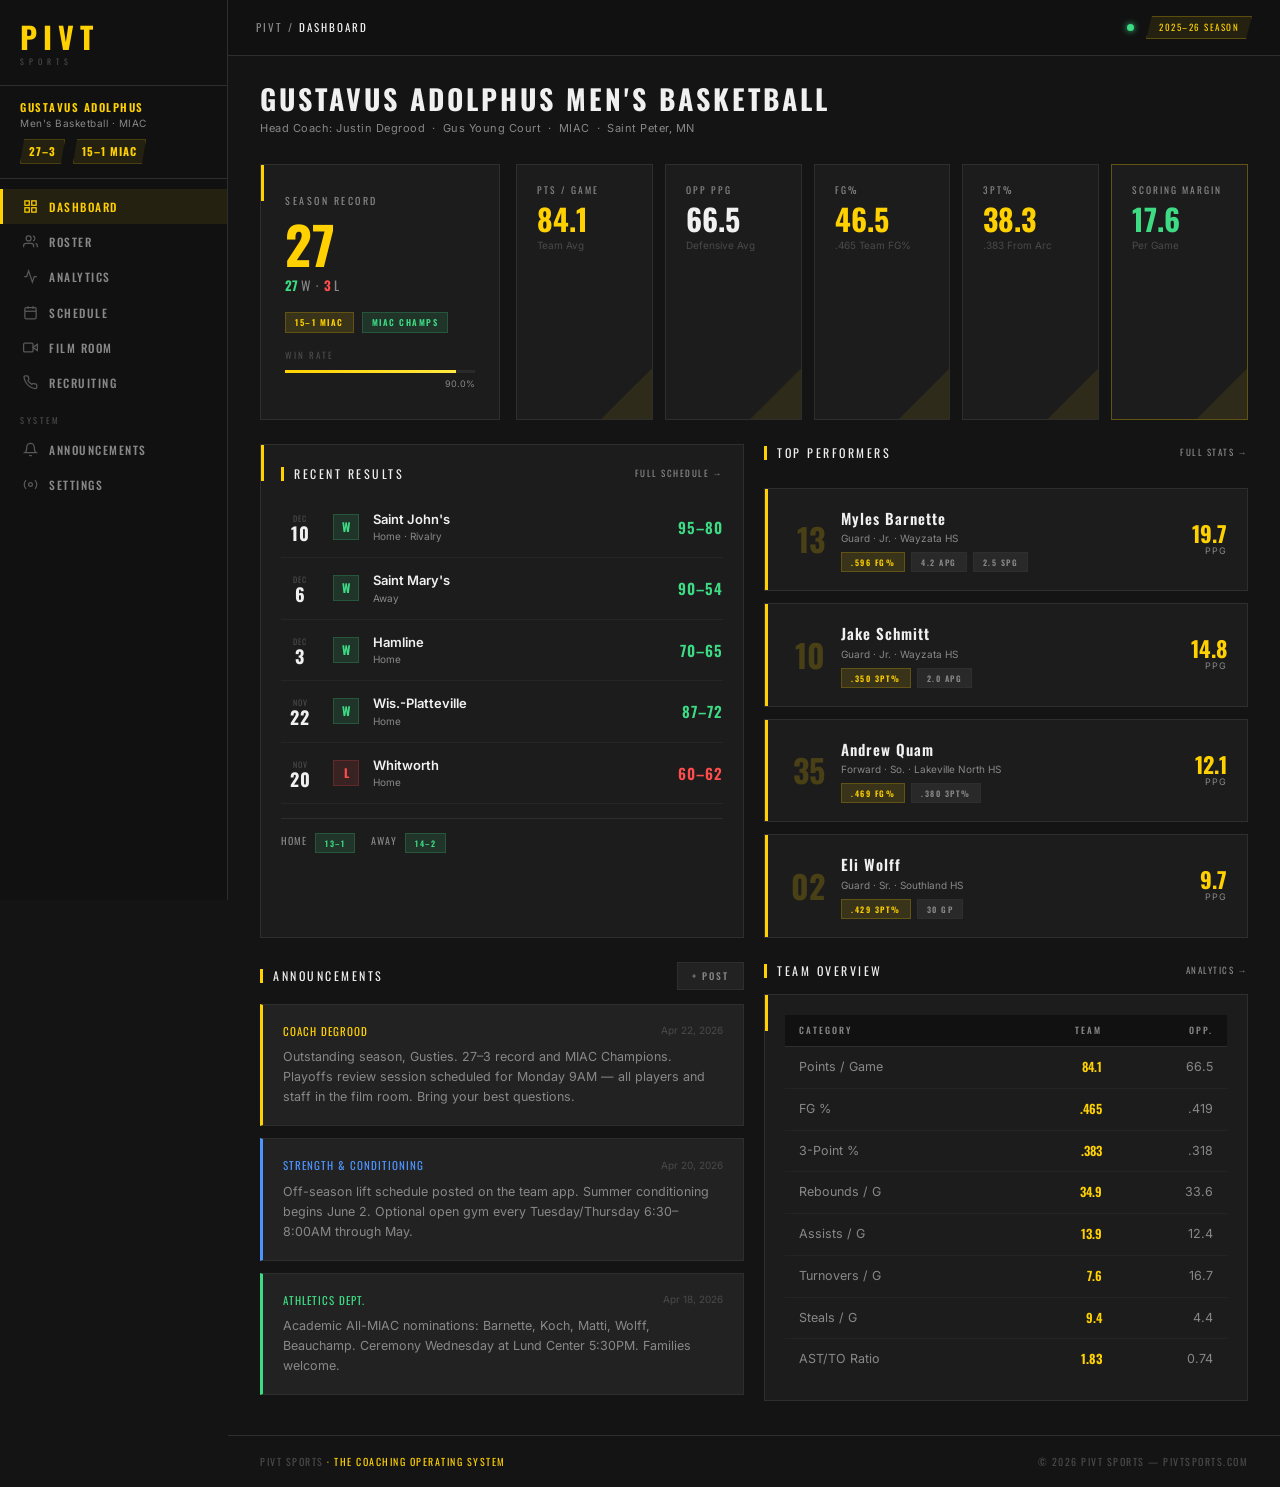
==== index.html @ a42c6305 "Pivt Sports - Gustavus Men's Basketball coaching platform prototype" ====
<!DOCTYPE html>
<html lang="en">
<head>
  <meta charset="UTF-8" />
  <meta name="viewport" content="width=device-width, initial-scale=1.0" />
  <title>Dashboard — Pivt Sports | Gustavus Men's Basketball</title>
  <link rel="stylesheet" href="styles.css" />
</head>
<body>

<!-- Overlay -->
<div class="sidebar-overlay" id="sidebar-overlay"></div>

<!-- ── Sidebar ──────────────────────────────────────────────── -->
<aside class="sidebar" id="sidebar">
  <div class="sidebar-logo">
    <div class="logo-pivt">PIVT</div>
    <div class="logo-sports">SPORTS</div>
  </div>
  <div class="sidebar-team">
    <div class="sidebar-team-name">Gustavus Adolphus</div>
    <div class="sidebar-team-sub">Men's Basketball · MIAC</div>
    <div class="sidebar-record">
      <div class="record-pill">27–3</div>
      <div class="record-pill">15–1 MIAC</div>
    </div>
  </div>
  <nav class="sidebar-nav">
    <a href="index.html" class="nav-item active">
      <svg viewBox="0 0 24 24" fill="none" stroke="currentColor" stroke-width="2"><rect x="3" y="3" width="7" height="7"/><rect x="14" y="3" width="7" height="7"/><rect x="14" y="14" width="7" height="7"/><rect x="3" y="14" width="7" height="7"/></svg>
      Dashboard
    </a>
    <a href="roster.html" class="nav-item">
      <svg viewBox="0 0 24 24" fill="none" stroke="currentColor" stroke-width="2"><path d="M17 21v-2a4 4 0 0 0-4-4H5a4 4 0 0 0-4 4v2"/><circle cx="9" cy="7" r="4"/><path d="M23 21v-2a4 4 0 0 0-3-3.87"/><path d="M16 3.13a4 4 0 0 1 0 7.75"/></svg>
      Roster
    </a>
    <a href="stats.html" class="nav-item">
      <svg viewBox="0 0 24 24" fill="none" stroke="currentColor" stroke-width="2"><polyline points="22 12 18 12 15 21 9 3 6 12 2 12"/></svg>
      Analytics
    </a>
    <a href="schedule.html" class="nav-item">
      <svg viewBox="0 0 24 24" fill="none" stroke="currentColor" stroke-width="2"><rect x="3" y="4" width="18" height="18" rx="2" ry="2"/><line x1="16" y1="2" x2="16" y2="6"/><line x1="8" y1="2" x2="8" y2="6"/><line x1="3" y1="10" x2="21" y2="10"/></svg>
      Schedule
    </a>
    <a href="film.html" class="nav-item">
      <svg viewBox="0 0 24 24" fill="none" stroke="currentColor" stroke-width="2"><polygon points="23 7 16 12 23 17 23 7"/><rect x="1" y="5" width="15" height="14" rx="2" ry="2"/></svg>
      Film Room
    </a>
    <a href="recruiting.html" class="nav-item">
      <svg viewBox="0 0 24 24" fill="none" stroke="currentColor" stroke-width="2"><path d="M22 16.92v3a2 2 0 0 1-2.18 2 19.79 19.79 0 0 1-8.63-3.07A19.5 19.5 0 0 1 4.69 12 19.79 19.79 0 0 1 1.61 3.41 2 2 0 0 1 3.6 1.23h3a2 2 0 0 1 2 1.72c.127.96.361 1.903.7 2.81a2 2 0 0 1-.45 2.11L7.91 8.73a16 16 0 0 0 6.29 6.29l.87-.87a2 2 0 0 1 2.11-.45c.907.339 1.85.573 2.81.7A2 2 0 0 1 21.94 16.92z"/></svg>
      Recruiting
    </a>
    <div class="nav-group-label">System</div>
    <a href="#" class="nav-item">
      <svg viewBox="0 0 24 24" fill="none" stroke="currentColor" stroke-width="2"><path d="M18 8A6 6 0 0 0 6 8c0 7-3 9-3 9h18s-3-2-3-9"/><path d="M13.73 21a2 2 0 0 1-3.46 0"/></svg>
      Announcements
    </a>
    <a href="#" class="nav-item">
      <svg viewBox="0 0 24 24" fill="none" stroke="currentColor" stroke-width="2"><circle cx="12" cy="12" r="3"/><path d="M19.07 4.93a10 10 0 0 1 0 14.14M4.93 4.93a10 10 0 0 0 0 14.14"/></svg>
      Settings
    </a>
  </nav>
</aside>

<!-- ── Main ──────────────────────────────────────────────────── -->
<div class="main">

  <!-- Top Bar -->
  <header class="topbar">
    <div class="topbar-left">
      <button class="hamburger" id="hamburger" aria-label="Menu">
        <svg width="20" height="20" viewBox="0 0 24 24" fill="none" stroke="currentColor" stroke-width="2"><line x1="3" y1="6" x2="21" y2="6"/><line x1="3" y1="12" x2="21" y2="12"/><line x1="3" y1="18" x2="21" y2="18"/></svg>
      </button>
      <div class="topbar-path">PIVT / <span>Dashboard</span></div>
    </div>
    <div class="topbar-right">
      <div class="topbar-dot" title="Live"></div>
      <div class="topbar-tag">2025–26 Season</div>
    </div>
  </header>

  <!-- Content -->
  <main class="content">

    <!-- Page Header -->
    <div class="page-header">
      <div class="page-title">Gustavus Adolphus Men's Basketball</div>
      <div class="page-subtitle">Head Coach: Justin Degrood &nbsp;·&nbsp; Gus Young Court &nbsp;·&nbsp; MIAC &nbsp;·&nbsp; Saint Peter, MN</div>
    </div>

    <!-- Hero Stats Row -->
    <div style="display:grid; grid-template-columns: 240px 1fr; gap:16px; margin-bottom:24px;">

      <!-- Record Card -->
      <div class="card" style="display:flex; flex-direction:column; justify-content:center; padding:28px 24px;">
        <div class="card-accent"></div>
        <div class="card-title">Season Record</div>
        <div class="card-value cv-xl cv-gold" data-count="27">27</div>
        <div style="font-family:'Oswald',sans-serif; font-size:13px; color:var(--text-muted); margin:6px 0;">
          <span style="color:var(--success); font-weight:700;">27</span> W &nbsp;·&nbsp; <span style="color:var(--danger); font-weight:700;">3</span> L
        </div>
        <div style="display:flex; gap:8px; margin-top:10px;">
          <span class="badge badge-gold">15–1 MIAC</span>
          <span class="badge badge-green">MIAC Champs</span>
        </div>
        <div style="margin-top:16px;">
          <div style="font-size:9px; font-family:'Oswald',sans-serif; letter-spacing:2px; color:var(--text-dim); text-transform:uppercase; margin-bottom:4px;">Win Rate</div>
          <div class="progress-bar">
            <div class="progress-fill" style="width:90%;"></div>
          </div>
          <div style="font-size:9px; color:var(--text-muted); margin-top:4px; text-align:right;">90.0%</div>
        </div>
      </div>

      <!-- Quick Stat Cards -->
      <div class="grid-5" style="gap:12px;">
        <div class="stat-card">
          <div class="stat-label">Pts / Game</div>
          <div class="stat-value" data-count="84.1">84.1</div>
          <div class="stat-sub">Team Avg</div>
        </div>
        <div class="stat-card">
          <div class="stat-label">Opp PPG</div>
          <div class="stat-value neutral" data-count="66.5">66.5</div>
          <div class="stat-sub">Defensive Avg</div>
        </div>
        <div class="stat-card">
          <div class="stat-label">FG%</div>
          <div class="stat-value" data-count="46.5">46.5</div>
          <div class="stat-sub">.465 Team FG%</div>
        </div>
        <div class="stat-card">
          <div class="stat-label">3PT%</div>
          <div class="stat-value" data-count="38.3">38.3</div>
          <div class="stat-sub">.383 From Arc</div>
        </div>
        <div class="stat-card" style="border-color: rgba(255,209,0,0.3);">
          <div class="stat-label">Scoring Margin</div>
          <div class="stat-value" style="color:var(--success);" data-count="17.6">+17.6</div>
          <div class="stat-sub">Per Game</div>
        </div>
      </div>

    </div>

    <!-- Main Two-Column Row -->
    <div class="grid-2" style="gap:20px; margin-bottom:24px;">

      <!-- Recent Games -->
      <div class="card" style="padding:20px;">
        <div class="card-accent"></div>
        <div class="section-header">
          <div class="section-title">Recent Results</div>
          <a href="schedule.html" class="section-link">Full Schedule →</a>
        </div>

        <div class="game-row">
          <div class="game-date"><div class="game-date-month">DEC</div><div class="game-date-day">10</div></div>
          <div class="game-result-badge grb-w">W</div>
          <div class="game-opponent"><div class="game-opp-name">Saint John's</div><div class="game-opp-loc">Home · Rivalry</div></div>
          <div class="game-score w">95–80</div>
        </div>
        <div class="game-row">
          <div class="game-date"><div class="game-date-month">DEC</div><div class="game-date-day">6</div></div>
          <div class="game-result-badge grb-w">W</div>
          <div class="game-opponent"><div class="game-opp-name">Saint Mary's</div><div class="game-opp-loc">Away</div></div>
          <div class="game-score w">90–54</div>
        </div>
        <div class="game-row">
          <div class="game-date"><div class="game-date-month">DEC</div><div class="game-date-day">3</div></div>
          <div class="game-result-badge grb-w">W</div>
          <div class="game-opponent"><div class="game-opp-name">Hamline</div><div class="game-opp-loc">Home</div></div>
          <div class="game-score w">70–65</div>
        </div>
        <div class="game-row">
          <div class="game-date"><div class="game-date-month">NOV</div><div class="game-date-day">22</div></div>
          <div class="game-result-badge grb-w">W</div>
          <div class="game-opponent"><div class="game-opp-name">Wis.-Platteville</div><div class="game-opp-loc">Home</div></div>
          <div class="game-score w">87–72</div>
        </div>
        <div class="game-row">
          <div class="game-date"><div class="game-date-month">NOV</div><div class="game-date-day">20</div></div>
          <div class="game-result-badge grb-l">L</div>
          <div class="game-opponent"><div class="game-opp-name">Whitworth</div><div class="game-opp-loc">Home</div></div>
          <div class="game-score l">60–62</div>
        </div>

        <div style="margin-top:14px; padding-top:14px; border-top:1px solid var(--border);">
          <div style="display:flex; gap:8px;">
            <span style="font-family:'Oswald',sans-serif; font-size:10px; color:var(--text-muted); letter-spacing:1px; text-transform:uppercase;">Home</span>
            <span class="badge badge-green" style="font-size:8px;">13–1</span>
            <span style="font-family:'Oswald',sans-serif; font-size:10px; color:var(--text-muted); letter-spacing:1px; text-transform:uppercase; margin-left:8px;">Away</span>
            <span class="badge badge-green" style="font-size:8px;">14–2</span>
          </div>
        </div>
      </div>

      <!-- Top Performers -->
      <div style="display:flex; flex-direction:column; gap:12px;">
        <div class="section-header">
          <div class="section-title">Top Performers</div>
          <a href="stats.html" class="section-link">Full Stats →</a>
        </div>

        <div class="performer-card">
          <div class="performer-num">13</div>
          <div class="performer-info">
            <div class="performer-name">Myles Barnette</div>
            <div class="performer-pos">Guard · Jr. · Wayzata HS</div>
            <div style="display:flex; gap:6px; margin-top:6px;">
              <span class="badge badge-gold" style="font-size:8px;">.596 FG%</span>
              <span class="badge badge-gray" style="font-size:8px;">4.2 APG</span>
              <span class="badge badge-gray" style="font-size:8px;">2.5 SPG</span>
            </div>
          </div>
          <div class="performer-stat">
            <div class="performer-stat-value">19.7</div>
            <div class="performer-stat-label">PPG</div>
          </div>
        </div>

        <div class="performer-card">
          <div class="performer-num">10</div>
          <div class="performer-info">
            <div class="performer-name">Jake Schmitt</div>
            <div class="performer-pos">Guard · Jr. · Wayzata HS</div>
            <div style="display:flex; gap:6px; margin-top:6px;">
              <span class="badge badge-gold" style="font-size:8px;">.350 3PT%</span>
              <span class="badge badge-gray" style="font-size:8px;">2.0 APG</span>
            </div>
          </div>
          <div class="performer-stat">
            <div class="performer-stat-value">14.8</div>
            <div class="performer-stat-label">PPG</div>
          </div>
        </div>

        <div class="performer-card">
          <div class="performer-num">35</div>
          <div class="performer-info">
            <div class="performer-name">Andrew Quam</div>
            <div class="performer-pos">Forward · So. · Lakeville North HS</div>
            <div style="display:flex; gap:6px; margin-top:6px;">
              <span class="badge badge-gold" style="font-size:8px;">.469 FG%</span>
              <span class="badge badge-gray" style="font-size:8px;">.380 3PT%</span>
            </div>
          </div>
          <div class="performer-stat">
            <div class="performer-stat-value">12.1</div>
            <div class="performer-stat-label">PPG</div>
          </div>
        </div>

        <div class="performer-card">
          <div class="performer-num">02</div>
          <div class="performer-info">
            <div class="performer-name">Eli Wolff</div>
            <div class="performer-pos">Guard · Sr. · Southland HS</div>
            <div style="display:flex; gap:6px; margin-top:6px;">
              <span class="badge badge-gold" style="font-size:8px;">.429 3PT%</span>
              <span class="badge badge-gray" style="font-size:8px;">30 GP</span>
            </div>
          </div>
          <div class="performer-stat">
            <div class="performer-stat-value">9.7</div>
            <div class="performer-stat-label">PPG</div>
          </div>
        </div>
      </div>
    </div>

    <!-- Announcements + Team Stats -->
    <div class="grid-2" style="gap:20px;">

      <!-- Announcements -->
      <div>
        <div class="section-header">
          <div class="section-title">Announcements</div>
          <button class="btn btn-ghost btn-sm">+ Post</button>
        </div>

        <div class="announce-card">
          <div class="announce-header">
            <div class="announce-author">Coach Degrood</div>
            <div class="announce-time">Apr 22, 2026</div>
          </div>
          <div class="announce-text">Outstanding season, Gusties. 27–3 record and MIAC Champions. Playoffs review session scheduled for Monday 9AM — all players and staff in the film room. Bring your best questions.</div>
        </div>

        <div class="announce-card" style="border-left-color: var(--info);">
          <div class="announce-header">
            <div class="announce-author" style="color:var(--info);">Strength & Conditioning</div>
            <div class="announce-time">Apr 20, 2026</div>
          </div>
          <div class="announce-text">Off-season lift schedule posted on the team app. Summer conditioning begins June 2. Optional open gym every Tuesday/Thursday 6:30–8:00AM through May.</div>
        </div>

        <div class="announce-card" style="border-left-color: var(--success);">
          <div class="announce-header">
            <div class="announce-author" style="color:var(--success);">Athletics Dept.</div>
            <div class="announce-time">Apr 18, 2026</div>
          </div>
          <div class="announce-text">Academic All-MIAC nominations: Barnette, Koch, Matti, Wolff, Beauchamp. Ceremony Wednesday at Lund Center 5:30PM. Families welcome.</div>
        </div>
      </div>

      <!-- Quick Team Stats -->
      <div>
        <div class="section-header">
          <div class="section-title">Team Overview</div>
          <a href="stats.html" class="section-link">Analytics →</a>
        </div>

        <div class="card" style="padding:20px;">
          <div class="card-accent"></div>
          <table class="data-table">
            <thead>
              <tr>
                <th>Category</th>
                <th style="text-align:right;">Team</th>
                <th style="text-align:right;">Opp.</th>
              </tr>
            </thead>
            <tbody>
              <tr>
                <td class="muted">Points / Game</td>
                <td class="gold" style="text-align:right; font-family:'Oswald',sans-serif;">84.1</td>
                <td style="text-align:right; color:var(--text-muted);">66.5</td>
              </tr>
              <tr>
                <td class="muted">FG %</td>
                <td class="gold" style="text-align:right; font-family:'Oswald',sans-serif;">.465</td>
                <td style="text-align:right; color:var(--text-muted);">.419</td>
              </tr>
              <tr>
                <td class="muted">3-Point %</td>
                <td class="gold" style="text-align:right; font-family:'Oswald',sans-serif;">.383</td>
                <td style="text-align:right; color:var(--text-muted);">.318</td>
              </tr>
              <tr>
                <td class="muted">Rebounds / G</td>
                <td class="gold" style="text-align:right; font-family:'Oswald',sans-serif;">34.9</td>
                <td style="text-align:right; color:var(--text-muted);">33.6</td>
              </tr>
              <tr>
                <td class="muted">Assists / G</td>
                <td class="gold" style="text-align:right; font-family:'Oswald',sans-serif;">13.9</td>
                <td style="text-align:right; color:var(--text-muted);">12.4</td>
              </tr>
              <tr>
                <td class="muted">Turnovers / G</td>
                <td class="gold" style="text-align:right; font-family:'Oswald',sans-serif;">7.6</td>
                <td style="text-align:right; color:var(--text-muted);">16.7</td>
              </tr>
              <tr>
                <td class="muted">Steals / G</td>
                <td class="gold" style="text-align:right; font-family:'Oswald',sans-serif;">9.4</td>
                <td style="text-align:right; color:var(--text-muted);">4.4</td>
              </tr>
              <tr>
                <td class="muted">AST/TO Ratio</td>
                <td class="gold" style="text-align:right; font-family:'Oswald',sans-serif; font-weight:700;">1.83</td>
                <td style="text-align:right; color:var(--text-muted);">0.74</td>
              </tr>
            </tbody>
          </table>
        </div>
      </div>

    </div>

  </main>

  <!-- Footer -->
  <footer class="footer">
    <div>Pivt Sports <span class="footer-brand">· The Coaching Operating System</span></div>
    <div>© 2026 Pivt Sports — pivtsports.com</div>
  </footer>

</div>

<script src="app.js"></script>
</body>
</html>
---- styles.css ----
@import url('https://fonts.googleapis.com/css2?family=Oswald:wght@400;500;600;700&family=Inter:wght@300;400;500;600;700&display=swap');

/* ─── Reset & Base ─────────────────────────────────────── */
*, *::before, *::after { box-sizing: border-box; margin: 0; padding: 0; }

:root {
  --gold:      #FFD100;
  --gold-dim:  rgba(255,209,0,0.08);
  --gold-border: rgba(255,209,0,0.25);
  --black:     #111111;
  --bg:        #141414;
  --surface:   #1c1c1c;
  --surface2:  #222222;
  --surface3:  #2a2a2a;
  --border:    #2e2e2e;
  --border2:   #3a3a3a;
  --text:      #f0f0f0;
  --text-muted:#888888;
  --text-dim:  #4a4a4a;
  --success:   #3ddc84;
  --danger:    #ff4d4d;
  --info:      #4d94ff;
  --sidebar-w: 228px;
}

html { font-size: 14px; }

body {
  font-family: 'Inter', sans-serif;
  background: var(--bg);
  color: var(--text);
  min-height: 100vh;
  display: flex;
  overflow-x: hidden;
  line-height: 1.5;
}

a { text-decoration: none; color: inherit; }
button { font-family: inherit; }

/* ─── Sidebar ───────────────────────────────────────────── */
.sidebar {
  width: var(--sidebar-w);
  background: var(--black);
  border-right: 1px solid var(--border);
  display: flex;
  flex-direction: column;
  position: fixed;
  top: 0; left: 0; bottom: 0;
  z-index: 200;
  transition: transform 0.28s cubic-bezier(0.4, 0, 0.2, 1);
  overflow-y: auto;
}

.sidebar-logo {
  padding: 22px 20px 18px;
  border-bottom: 1px solid var(--border);
  flex-shrink: 0;
}

.logo-pivt {
  font-family: 'Oswald', sans-serif;
  font-size: 30px;
  font-weight: 700;
  color: var(--gold);
  letter-spacing: 6px;
  line-height: 1;
}

.logo-sports {
  font-family: 'Oswald', sans-serif;
  font-size: 8px;
  letter-spacing: 5px;
  color: var(--text-dim);
  text-transform: uppercase;
  margin-top: 3px;
}

.sidebar-team {
  padding: 14px 20px;
  border-bottom: 1px solid var(--border);
  flex-shrink: 0;
}

.sidebar-team-name {
  font-family: 'Oswald', sans-serif;
  font-size: 11px;
  font-weight: 600;
  letter-spacing: 1.5px;
  color: var(--gold);
  text-transform: uppercase;
  line-height: 1.3;
}

.sidebar-team-sub {
  font-size: 10px;
  color: var(--text-muted);
  margin-top: 2px;
  letter-spacing: 0.5px;
}

.sidebar-record {
  margin-top: 8px;
  display: flex;
  align-items: center;
  gap: 8px;
}

.record-pill {
  font-family: 'Oswald', sans-serif;
  font-size: 11px;
  font-weight: 700;
  letter-spacing: 1px;
  padding: 3px 8px;
  background: var(--gold-dim);
  border: 1px solid var(--gold-border);
  color: var(--gold);
  clip-path: polygon(4px 0, 100% 0, calc(100% - 4px) 100%, 0 100%);
}

.sidebar-nav {
  flex: 1;
  padding: 10px 0 20px;
}

.nav-group-label {
  font-size: 8.5px;
  font-family: 'Oswald', sans-serif;
  letter-spacing: 2.5px;
  color: var(--text-dim);
  text-transform: uppercase;
  padding: 14px 20px 5px;
}

.nav-item {
  display: flex;
  align-items: center;
  gap: 11px;
  padding: 9px 20px;
  color: var(--text-muted);
  font-size: 11.5px;
  font-family: 'Oswald', sans-serif;
  letter-spacing: 1.5px;
  text-transform: uppercase;
  font-weight: 500;
  transition: background 0.12s, color 0.12s, border-color 0.12s;
  border-left: 3px solid transparent;
  cursor: pointer;
  position: relative;
}

.nav-item:hover {
  color: var(--text);
  background: rgba(255,255,255,0.03);
}

.nav-item.active {
  color: var(--gold);
  background: var(--gold-dim);
  border-left-color: var(--gold);
}

.nav-item svg {
  width: 15px;
  height: 15px;
  flex-shrink: 0;
  opacity: 0.6;
  transition: opacity 0.12s;
}

.nav-item.active svg,
.nav-item:hover svg { opacity: 1; }

/* ─── Main Layout ────────────────────────────────────────── */
.main {
  margin-left: var(--sidebar-w);
  flex: 1;
  display: flex;
  flex-direction: column;
  min-height: 100vh;
  min-width: 0;
}

/* ─── Top Bar ────────────────────────────────────────────── */
.topbar {
  background: var(--black);
  border-bottom: 1px solid var(--border);
  padding: 0 28px;
  height: 56px;
  display: flex;
  align-items: center;
  justify-content: space-between;
  position: sticky;
  top: 0;
  z-index: 100;
  flex-shrink: 0;
}

.topbar-left {
  display: flex;
  align-items: center;
  gap: 14px;
}

.hamburger {
  display: none;
  background: none;
  border: none;
  color: var(--text-muted);
  cursor: pointer;
  padding: 6px;
  transition: color 0.12s;
}
.hamburger:hover { color: var(--text); }

.topbar-path {
  font-family: 'Oswald', sans-serif;
  font-size: 11px;
  letter-spacing: 2px;
  text-transform: uppercase;
  color: var(--text-muted);
}
.topbar-path span { color: var(--text); }

.topbar-right {
  display: flex;
  align-items: center;
  gap: 12px;
}

.topbar-tag {
  font-family: 'Oswald', sans-serif;
  font-size: 9px;
  letter-spacing: 1.5px;
  text-transform: uppercase;
  padding: 4px 12px;
  border: 1px solid var(--gold-border);
  color: var(--gold);
  background: var(--gold-dim);
  clip-path: polygon(6px 0, 100% 0, calc(100% - 6px) 100%, 0 100%);
}

.topbar-dot {
  width: 7px; height: 7px;
  border-radius: 50%;
  background: var(--success);
  box-shadow: 0 0 6px var(--success);
}

/* ─── Content ─────────────────────────────────────────────── */
.content {
  padding: 28px 32px;
  flex: 1;
}

/* ─── Page Header ─────────────────────────────────────────── */
.page-header {
  margin-bottom: 28px;
}

.page-title {
  font-family: 'Oswald', sans-serif;
  font-size: 28px;
  font-weight: 700;
  letter-spacing: 3px;
  text-transform: uppercase;
  color: var(--text);
  line-height: 1.1;
}

.page-subtitle {
  font-size: 11px;
  color: var(--text-muted);
  margin-top: 5px;
  letter-spacing: 0.5px;
}

.page-header-row {
  display: flex;
  align-items: flex-end;
  justify-content: space-between;
  gap: 16px;
}

/* ─── Cards ────────────────────────────────────────────────── */
.card {
  background: var(--surface);
  border: 1px solid var(--border);
  padding: 22px;
  position: relative;
}

.card-accent {
  position: absolute;
  top: 0; left: 0;
  width: 3px;
  height: 36px;
  background: var(--gold);
}

.card-title {
  font-family: 'Oswald', sans-serif;
  font-size: 10px;
  letter-spacing: 2.5px;
  text-transform: uppercase;
  color: var(--text-muted);
  margin-bottom: 10px;
}

.card-value {
  font-family: 'Oswald', sans-serif;
  font-weight: 700;
  color: var(--text);
  line-height: 1;
}
.cv-xl  { font-size: 52px; }
.cv-lg  { font-size: 36px; }
.cv-md  { font-size: 26px; }
.cv-gold { color: var(--gold); }

.card-meta {
  font-size: 10.5px;
  color: var(--text-muted);
  margin-top: 5px;
}

/* ─── Stat Cards ────────────────────────────────────────────── */
.stat-card {
  background: var(--surface);
  border: 1px solid var(--border);
  padding: 18px 20px;
  position: relative;
  overflow: hidden;
  transition: border-color 0.15s, background 0.15s;
}

.stat-card:hover {
  border-color: var(--border2);
  background: #202020;
}

.stat-card::after {
  content: '';
  position: absolute;
  bottom: -10px;
  right: -10px;
  width: 70px;
  height: 70px;
  background: var(--gold-dim);
  clip-path: polygon(100% 0, 100% 100%, 0 100%);
  pointer-events: none;
}

.stat-label {
  font-family: 'Oswald', sans-serif;
  font-size: 9.5px;
  letter-spacing: 2px;
  text-transform: uppercase;
  color: var(--text-muted);
  margin-bottom: 6px;
}

.stat-value {
  font-family: 'Oswald', sans-serif;
  font-size: 30px;
  font-weight: 700;
  color: var(--gold);
  line-height: 1;
}

.stat-value.neutral { color: var(--text); }
.stat-value.red { color: var(--danger); }

.stat-sub {
  font-size: 10px;
  color: var(--text-dim);
  margin-top: 4px;
}

/* ─── Grids ─────────────────────────────────────────────────── */
.grid-2 { display: grid; grid-template-columns: repeat(2, 1fr); gap: 16px; }
.grid-3 { display: grid; grid-template-columns: repeat(3, 1fr); gap: 16px; }
.grid-4 { display: grid; grid-template-columns: repeat(4, 1fr); gap: 16px; }
.grid-5 { display: grid; grid-template-columns: repeat(5, 1fr); gap: 16px; }

/* ─── Section Headers ────────────────────────────────────────── */
.section-header {
  display: flex;
  align-items: center;
  justify-content: space-between;
  margin-bottom: 14px;
}

.section-title {
  font-family: 'Oswald', sans-serif;
  font-size: 12px;
  letter-spacing: 2.5px;
  text-transform: uppercase;
  color: var(--text);
  display: flex;
  align-items: center;
  gap: 10px;
}

.section-title::before {
  content: '';
  width: 3px;
  height: 14px;
  background: var(--gold);
  display: block;
  flex-shrink: 0;
}

.section-link {
  font-family: 'Oswald', sans-serif;
  font-size: 9px;
  letter-spacing: 1.5px;
  text-transform: uppercase;
  color: var(--text-muted);
  transition: color 0.12s;
}
.section-link:hover { color: var(--gold); }

/* ─── Tables ─────────────────────────────────────────────────── */
.table-wrap {
  overflow-x: auto;
  -webkit-overflow-scrolling: touch;
}

.data-table {
  width: 100%;
  border-collapse: collapse;
  font-size: 12.5px;
  white-space: nowrap;
}

.data-table th {
  font-family: 'Oswald', sans-serif;
  font-size: 9px;
  letter-spacing: 2px;
  text-transform: uppercase;
  color: var(--text-muted);
  padding: 9px 14px;
  text-align: left;
  border-bottom: 1px solid var(--border);
  background: var(--black);
  font-weight: 500;
  white-space: nowrap;
}

.data-table td {
  padding: 11px 14px;
  border-bottom: 1px solid rgba(255,255,255,0.035);
  color: var(--text);
  vertical-align: middle;
}

.data-table tbody tr:hover { background: rgba(255,209,0,0.025); }
.data-table tbody tr:last-child td { border-bottom: none; }
.data-table td.gold { color: var(--gold); font-weight: 600; }
.data-table td.muted { color: var(--text-muted); }
.data-table td.name { font-weight: 600; }

/* ─── Buttons ────────────────────────────────────────────────── */
.btn {
  display: inline-flex;
  align-items: center;
  gap: 7px;
  font-family: 'Oswald', sans-serif;
  font-size: 10.5px;
  letter-spacing: 2px;
  text-transform: uppercase;
  padding: 9px 20px;
  border: none;
  cursor: pointer;
  transition: all 0.15s;
  font-weight: 500;
  clip-path: polygon(8px 0, 100% 0, calc(100% - 8px) 100%, 0 100%);
}

.btn-gold {
  background: var(--gold);
  color: #111;
}
.btn-gold:hover { background: #ffe840; }

.btn-ghost {
  background: var(--surface2);
  color: var(--text-muted);
  border: 1px solid var(--border);
  clip-path: none;
}
.btn-ghost:hover { color: var(--text); border-color: var(--border2); }

.btn-sm { padding: 6px 14px; font-size: 9.5px; }

/* ─── Badges ─────────────────────────────────────────────────── */
.badge {
  display: inline-block;
  font-family: 'Oswald', sans-serif;
  font-size: 8.5px;
  letter-spacing: 1.5px;
  text-transform: uppercase;
  padding: 3px 9px;
  font-weight: 600;
}

.badge-gold   { background: rgba(255,209,0,0.12);  color: var(--gold);    border: 1px solid rgba(255,209,0,0.2); }
.badge-green  { background: rgba(61,220,132,0.12); color: var(--success); border: 1px solid rgba(61,220,132,0.2); }
.badge-red    { background: rgba(255,77,77,0.12);  color: var(--danger);  border: 1px solid rgba(255,77,77,0.2); }
.badge-blue   { background: rgba(77,148,255,0.12); color: var(--info);    border: 1px solid rgba(77,148,255,0.2); }
.badge-gray   { background: rgba(255,255,255,0.06); color: var(--text-muted); border: 1px solid var(--border); }
.badge-purple { background: rgba(170,100,255,0.12); color: #b366ff; border: 1px solid rgba(170,100,255,0.2); }

/* ─── Win/Loss ───────────────────────────────────────────────── */
.result-w { color: var(--success); font-family: 'Oswald', sans-serif; font-weight: 700; font-size: 13px; }
.result-l { color: var(--danger);  font-family: 'Oswald', sans-serif; font-weight: 700; font-size: 13px; }

/* ─── Progress ────────────────────────────────────────────────── */
.progress-bar {
  height: 3px;
  background: var(--surface3);
  margin-top: 8px;
  overflow: hidden;
}
.progress-fill {
  height: 100%;
  background: linear-gradient(90deg, var(--gold) 0%, #ffe840 100%);
  position: relative;
}

/* ─── Overlay (mobile) ───────────────────────────────────────── */
.sidebar-overlay {
  display: none;
  position: fixed;
  inset: 0;
  background: rgba(0,0,0,0.75);
  z-index: 199;
  backdrop-filter: blur(2px);
}

/* ─── Divider ────────────────────────────────────────────────── */
.divider {
  border: none;
  border-top: 1px solid var(--border);
  margin: 24px 0;
}

/* ─── Footer ─────────────────────────────────────────────────── */
.footer {
  padding: 18px 32px;
  border-top: 1px solid var(--border);
  display: flex;
  align-items: center;
  justify-content: space-between;
  font-size: 10px;
  color: var(--text-dim);
  font-family: 'Oswald', sans-serif;
  letter-spacing: 1.5px;
  text-transform: uppercase;
  flex-shrink: 0;
}

.footer-brand { color: var(--gold); }

/* ─── Tabs ───────────────────────────────────────────────────── */
.tabs {
  display: flex;
  gap: 0;
  border-bottom: 1px solid var(--border);
  margin-bottom: 20px;
}

.tab {
  font-family: 'Oswald', sans-serif;
  font-size: 10.5px;
  letter-spacing: 1.5px;
  text-transform: uppercase;
  padding: 10px 20px;
  color: var(--text-muted);
  cursor: pointer;
  border: none;
  background: none;
  border-bottom: 2px solid transparent;
  margin-bottom: -1px;
  transition: color 0.12s, border-color 0.12s;
}

.tab:hover { color: var(--text); }
.tab.active { color: var(--gold); border-bottom-color: var(--gold); }

/* ─── Number highlight ───────────────────────────────────────── */
.jersey {
  font-family: 'Oswald', sans-serif;
  font-size: 20px;
  font-weight: 700;
  color: var(--gold);
  opacity: 0.35;
  line-height: 1;
  min-width: 32px;
}

/* ─── Performer Cards ─────────────────────────────────────────── */
.performer-card {
  background: var(--surface);
  border: 1px solid var(--border);
  padding: 18px 20px;
  display: flex;
  align-items: center;
  gap: 16px;
  transition: border-color 0.15s;
  position: relative;
  overflow: hidden;
}

.performer-card::before {
  content: '';
  position: absolute;
  left: 0; top: 0; bottom: 0;
  width: 3px;
  background: var(--gold);
}

.performer-card:hover { border-color: var(--border2); }

.performer-num {
  font-family: 'Oswald', sans-serif;
  font-size: 32px;
  font-weight: 700;
  color: var(--gold);
  opacity: 0.2;
  line-height: 1;
  min-width: 40px;
  text-align: right;
}

.performer-info { flex: 1; min-width: 0; }
.performer-name {
  font-family: 'Oswald', sans-serif;
  font-size: 15px;
  font-weight: 600;
  letter-spacing: 1px;
  color: var(--text);
  white-space: nowrap;
  overflow: hidden;
  text-overflow: ellipsis;
}
.performer-pos {
  font-size: 10px;
  color: var(--text-muted);
  margin-top: 2px;
}

.performer-stat {
  text-align: right;
}
.performer-stat-value {
  font-family: 'Oswald', sans-serif;
  font-size: 22px;
  font-weight: 700;
  color: var(--gold);
  line-height: 1;
}
.performer-stat-label {
  font-size: 9px;
  color: var(--text-muted);
  letter-spacing: 1px;
  text-transform: uppercase;
}

/* ─── Game Row ──────────────────────────────────────────────── */
.game-row {
  display: flex;
  align-items: center;
  gap: 14px;
  padding: 13px 0;
  border-bottom: 1px solid rgba(255,255,255,0.04);
}
.game-row:last-child { border-bottom: none; }

.game-date {
  font-family: 'Oswald', sans-serif;
  font-size: 10px;
  letter-spacing: 1px;
  color: var(--text-muted);
  min-width: 38px;
  text-align: center;
}
.game-date-month { font-size: 8px; color: var(--text-dim); text-transform: uppercase; }
.game-date-day   { font-size: 18px; font-weight: 700; color: var(--text); line-height: 1; }

.game-result-badge {
  width: 26px; height: 26px;
  display: flex; align-items: center; justify-content: center;
  font-family: 'Oswald', sans-serif;
  font-size: 12px;
  font-weight: 700;
  flex-shrink: 0;
}
.grb-w { background: rgba(61,220,132,0.12); color: var(--success); border: 1px solid rgba(61,220,132,0.2); }
.grb-l { background: rgba(255,77,77,0.12);  color: var(--danger);  border: 1px solid rgba(255,77,77,0.2); }

.game-opponent { flex: 1; min-width: 0; }
.game-opp-name {
  font-weight: 600;
  font-size: 13px;
  white-space: nowrap;
  overflow: hidden;
  text-overflow: ellipsis;
}
.game-opp-loc {
  font-size: 10px;
  color: var(--text-muted);
}

.game-score {
  font-family: 'Oswald', sans-serif;
  font-size: 15px;
  font-weight: 600;
  color: var(--text);
  letter-spacing: 1px;
  text-align: right;
  white-space: nowrap;
}
.game-score.w { color: var(--success); }
.game-score.l { color: var(--danger); }

/* ─── Announcement Card ─────────────────────────────────────── */
.announce-card {
  background: var(--surface2);
  border: 1px solid var(--border);
  border-left: 3px solid var(--gold);
  padding: 18px 20px;
  margin-bottom: 12px;
}
.announce-header {
  display: flex;
  align-items: center;
  justify-content: space-between;
  margin-bottom: 8px;
}
.announce-author {
  font-family: 'Oswald', sans-serif;
  font-size: 11px;
  letter-spacing: 1px;
  color: var(--gold);
  text-transform: uppercase;
}
.announce-time {
  font-size: 10px;
  color: var(--text-dim);
}
.announce-text {
  font-size: 12.5px;
  color: var(--text-muted);
  line-height: 1.6;
}

/* ─── Roster Cards ──────────────────────────────────────────── */
.player-card {
  background: var(--surface);
  border: 1px solid var(--border);
  padding: 16px;
  position: relative;
  overflow: hidden;
  transition: border-color 0.15s, background 0.15s;
  cursor: pointer;
}

.player-card:hover {
  border-color: var(--gold-border);
  background: #1f1f1f;
}

.player-card-corner {
  position: absolute;
  top: 0; right: 0;
  width: 0; height: 0;
  border-style: solid;
  border-width: 0 32px 32px 0;
  border-color: transparent var(--gold) transparent transparent;
  opacity: 0.15;
}

.player-card-num {
  font-family: 'Oswald', sans-serif;
  font-size: 36px;
  font-weight: 700;
  color: var(--gold);
  opacity: 0.15;
  line-height: 1;
  margin-bottom: 6px;
}

.player-card-name {
  font-family: 'Oswald', sans-serif;
  font-size: 14px;
  font-weight: 600;
  letter-spacing: 0.5px;
  color: var(--text);
  line-height: 1.2;
}

.player-card-pos {
  font-family: 'Oswald', sans-serif;
  font-size: 10px;
  letter-spacing: 2px;
  color: var(--gold);
  text-transform: uppercase;
  margin-top: 2px;
}

.player-card-meta {
  display: flex;
  flex-wrap: wrap;
  gap: 8px;
  margin-top: 10px;
}

.player-card-meta-item {
  font-size: 10px;
  color: var(--text-muted);
}
.player-card-meta-item strong {
  color: var(--text);
  font-weight: 600;
}

.player-card-hs {
  margin-top: 8px;
  font-size: 10px;
  color: var(--text-dim);
  border-top: 1px solid var(--border);
  padding-top: 8px;
}

/* ─── Roster Filter Bar ─────────────────────────────────────── */
.filter-bar {
  display: flex;
  align-items: center;
  gap: 8px;
  margin-bottom: 20px;
  flex-wrap: wrap;
}

.filter-btn {
  font-family: 'Oswald', sans-serif;
  font-size: 10px;
  letter-spacing: 1.5px;
  text-transform: uppercase;
  padding: 6px 14px;
  background: var(--surface2);
  border: 1px solid var(--border);
  color: var(--text-muted);
  cursor: pointer;
  transition: all 0.12s;
}
.filter-btn:hover { color: var(--text); border-color: var(--border2); }
.filter-btn.active { background: var(--gold-dim); border-color: var(--gold-border); color: var(--gold); }

.filter-search {
  margin-left: auto;
  background: var(--surface2);
  border: 1px solid var(--border);
  color: var(--text);
  font-family: 'Inter', sans-serif;
  font-size: 12px;
  padding: 6px 12px;
  outline: none;
  transition: border-color 0.12s;
  width: 180px;
}
.filter-search::placeholder { color: var(--text-dim); }
.filter-search:focus { border-color: var(--gold-border); }

/* ─── Stats Comparison ──────────────────────────────────────── */
.compare-bar {
  display: grid;
  grid-template-columns: 1fr auto 1fr;
  align-items: center;
  gap: 12px;
  margin-bottom: 10px;
}

.compare-label {
  font-size: 10.5px;
  color: var(--text-muted);
  text-transform: uppercase;
  font-family: 'Oswald', sans-serif;
  letter-spacing: 1px;
}

.compare-cat {
  font-family: 'Oswald', sans-serif;
  font-size: 9px;
  letter-spacing: 2px;
  color: var(--text-dim);
  text-transform: uppercase;
  text-align: center;
}

.compare-val {
  font-family: 'Oswald', sans-serif;
  font-size: 18px;
  font-weight: 700;
  line-height: 1;
}
.compare-val.team { color: var(--gold); text-align: right; }
.compare-val.opp  { color: var(--text-muted); }

.compare-row {
  display: grid;
  grid-template-columns: 1fr auto 1fr;
  align-items: center;
  gap: 12px;
  padding: 10px 0;
  border-bottom: 1px solid rgba(255,255,255,0.04);
}
.compare-row:last-child { border-bottom: none; }

/* ─── Advanced Metric Card ──────────────────────────────────── */
.adv-card {
  background: var(--surface);
  border: 1px solid var(--border);
  padding: 18px 20px;
  position: relative;
  overflow: hidden;
}
.adv-card::before {
  content: '';
  position: absolute;
  top: 0; right: 0;
  width: 60px; height: 60px;
  background: var(--gold-dim);
  clip-path: polygon(100% 0, 0 0, 100% 100%);
}
.adv-label {
  font-family: 'Oswald', sans-serif;
  font-size: 9px;
  letter-spacing: 2px;
  text-transform: uppercase;
  color: var(--text-muted);
  margin-bottom: 6px;
}
.adv-value {
  font-family: 'Oswald', sans-serif;
  font-size: 26px;
  font-weight: 700;
  color: var(--gold);
  line-height: 1;
}
.adv-desc {
  font-size: 9.5px;
  color: var(--text-dim);
  margin-top: 4px;
}

/* ─── Film Grid ──────────────────────────────────────────────── */
.film-card {
  background: var(--surface);
  border: 1px solid var(--border);
  overflow: hidden;
  cursor: pointer;
  transition: border-color 0.15s;
  position: relative;
}
.film-card:hover { border-color: var(--gold-border); }

.film-thumb {
  aspect-ratio: 16/9;
  background: var(--surface2);
  display: flex;
  align-items: center;
  justify-content: center;
  position: relative;
}

.film-thumb-bg {
  position: absolute;
  inset: 0;
  background: linear-gradient(135deg, #1a1a1a 0%, #222 50%, #1a1a1a 100%);
  overflow: hidden;
}

.film-thumb-bg::before {
  content: attr(data-num);
  position: absolute;
  bottom: -10px;
  right: -5px;
  font-family: 'Oswald', sans-serif;
  font-size: 80px;
  font-weight: 700;
  color: var(--gold);
  opacity: 0.06;
  line-height: 1;
}

.film-play-btn {
  width: 44px; height: 44px;
  background: rgba(255,209,0,0.1);
  border: 2px solid var(--gold-border);
  display: flex;
  align-items: center;
  justify-content: center;
  color: var(--gold);
  position: relative;
  z-index: 1;
  transition: background 0.15s;
  clip-path: polygon(6px 0, 100% 0, calc(100% - 6px) 100%, 0 100%);
}
.film-card:hover .film-play-btn { background: rgba(255,209,0,0.2); }

.film-category-tag {
  position: absolute;
  top: 8px; left: 8px;
  z-index: 2;
}

.film-info { padding: 12px 14px; }
.film-title {
  font-family: 'Oswald', sans-serif;
  font-size: 13px;
  font-weight: 600;
  letter-spacing: 0.5px;
  color: var(--text);
  margin-bottom: 4px;
}
.film-meta {
  font-size: 10px;
  color: var(--text-muted);
  display: flex;
  align-items: center;
  justify-content: space-between;
}

/* ─── Recruiting Pipeline ────────────────────────────────────── */
.pipeline {
  display: grid;
  grid-template-columns: repeat(5, 1fr);
  gap: 12px;
  margin-bottom: 28px;
}

.pipeline-stage {
  min-height: 200px;
}

.pipeline-stage-header {
  display: flex;
  align-items: center;
  justify-content: space-between;
  padding: 9px 12px;
  background: var(--surface2);
  border: 1px solid var(--border);
  border-bottom: 2px solid var(--gold);
  margin-bottom: 8px;
}

.pipeline-stage-name {
  font-family: 'Oswald', sans-serif;
  font-size: 9.5px;
  letter-spacing: 2px;
  text-transform: uppercase;
  color: var(--text-muted);
}

.pipeline-count {
  font-family: 'Oswald', sans-serif;
  font-size: 11px;
  font-weight: 700;
  color: var(--gold);
}

.prospect-card {
  background: var(--surface);
  border: 1px solid var(--border);
  padding: 12px;
  margin-bottom: 8px;
  transition: border-color 0.12s;
  cursor: pointer;
}
.prospect-card:hover { border-color: var(--gold-border); }

.prospect-name {
  font-family: 'Oswald', sans-serif;
  font-size: 12px;
  font-weight: 600;
  color: var(--text);
  letter-spacing: 0.5px;
}
.prospect-meta {
  font-size: 10px;
  color: var(--text-muted);
  margin-top: 3px;
}
.prospect-tags {
  display: flex;
  gap: 4px;
  margin-top: 6px;
  flex-wrap: wrap;
}

/* ─── Form Styles ────────────────────────────────────────────── */
.form-group {
  margin-bottom: 16px;
}
.form-label {
  display: block;
  font-family: 'Oswald', sans-serif;
  font-size: 9.5px;
  letter-spacing: 2px;
  text-transform: uppercase;
  color: var(--text-muted);
  margin-bottom: 6px;
}
.form-input,
.form-select,
.form-textarea {
  width: 100%;
  background: var(--surface2);
  border: 1px solid var(--border);
  color: var(--text);
  font-family: 'Inter', sans-serif;
  font-size: 12.5px;
  padding: 10px 14px;
  outline: none;
  transition: border-color 0.12s;
  appearance: none;
}
.form-input::placeholder,
.form-textarea::placeholder { color: var(--text-dim); }
.form-input:focus,
.form-select:focus,
.form-textarea:focus { border-color: var(--gold-border); }
.form-textarea { resize: vertical; min-height: 90px; }

.form-grid-2 {
  display: grid;
  grid-template-columns: 1fr 1fr;
  gap: 12px;
}

/* ─── Responsive ─────────────────────────────────────────────── */
@media (max-width: 1100px) {
  .pipeline { grid-template-columns: repeat(3, 1fr); }
}

@media (max-width: 900px) {
  .grid-5 { grid-template-columns: repeat(3, 1fr); }
  .grid-4 { grid-template-columns: repeat(2, 1fr); }
}

@media (max-width: 768px) {
  .sidebar {
    transform: translateX(-100%);
    width: 240px;
  }
  .sidebar.open { transform: translateX(0); }
  .sidebar-overlay.open { display: block; }

  .hamburger { display: block; }

  .main { margin-left: 0; }

  .content { padding: 20px 16px; }
  .topbar  { padding: 0 16px; }
  .footer  { padding: 14px 16px; flex-direction: column; gap: 6px; text-align: center; }

  .grid-2, .grid-3, .grid-4, .grid-5 { grid-template-columns: repeat(2, 1fr); }
  .pipeline { grid-template-columns: repeat(2, 1fr); }
  .form-grid-2 { grid-template-columns: 1fr; }
  .page-header-row { flex-direction: column; align-items: flex-start; }
}

@media (max-width: 500px) {
  .grid-2, .grid-3, .grid-4, .grid-5 { grid-template-columns: 1fr; }
  .pipeline { grid-template-columns: 1fr; }
}
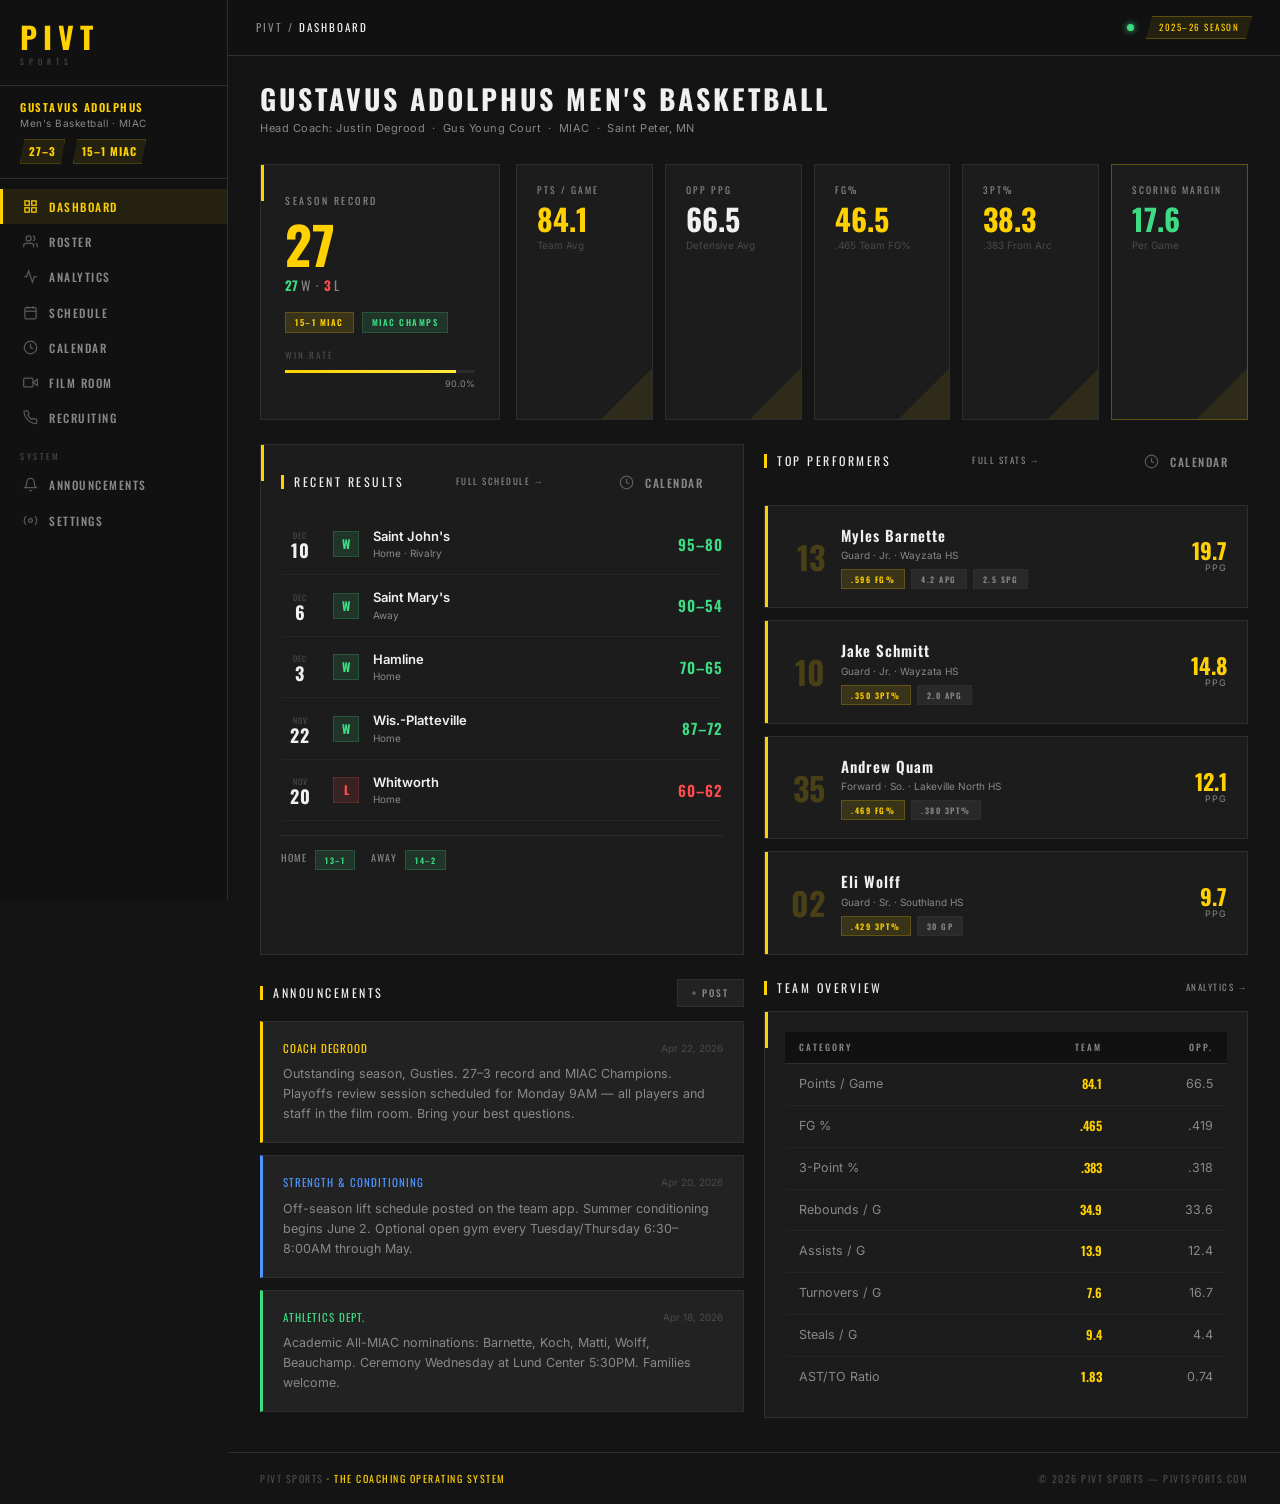
==== commit d27a1536: "Add Calendar page with events, notifications, player view" ====
--- a/index.html
+++ b/index.html
@@ -42,6 +42,10 @@
       <svg viewBox="0 0 24 24" fill="none" stroke="currentColor" stroke-width="2"><rect x="3" y="4" width="18" height="18" rx="2" ry="2"/><line x1="16" y1="2" x2="16" y2="6"/><line x1="8" y1="2" x2="8" y2="6"/><line x1="3" y1="10" x2="21" y2="10"/></svg>
       Schedule
     </a>
+    <a href="calendar.html" class="nav-item">
+      <svg viewBox="0 0 24 24" fill="none" stroke="currentColor" stroke-width="2"><circle cx="12" cy="12" r="10"/><polyline points="12 6 12 12 16 14"/></svg>
+      Calendar
+    </a>
     <a href="film.html" class="nav-item">
       <svg viewBox="0 0 24 24" fill="none" stroke="currentColor" stroke-width="2"><polygon points="23 7 16 12 23 17 23 7"/><rect x="1" y="5" width="15" height="14" rx="2" ry="2"/></svg>
       Film Room
@@ -152,6 +156,10 @@
         <div class="section-header">
           <div class="section-title">Recent Results</div>
           <a href="schedule.html" class="section-link">Full Schedule →</a>
+    <a href="calendar.html" class="nav-item">
+      <svg viewBox="0 0 24 24" fill="none" stroke="currentColor" stroke-width="2"><circle cx="12" cy="12" r="10"/><polyline points="12 6 12 12 16 14"/></svg>
+      Calendar
+    </a>
         </div>
 
         <div class="game-row">
@@ -200,6 +208,10 @@
         <div class="section-header">
           <div class="section-title">Top Performers</div>
           <a href="stats.html" class="section-link">Full Stats →</a>
+    <a href="calendar.html" class="nav-item">
+      <svg viewBox="0 0 24 24" fill="none" stroke="currentColor" stroke-width="2"><circle cx="12" cy="12" r="10"/><polyline points="12 6 12 12 16 14"/></svg>
+      Calendar
+    </a>
         </div>
 
         <div class="performer-card">
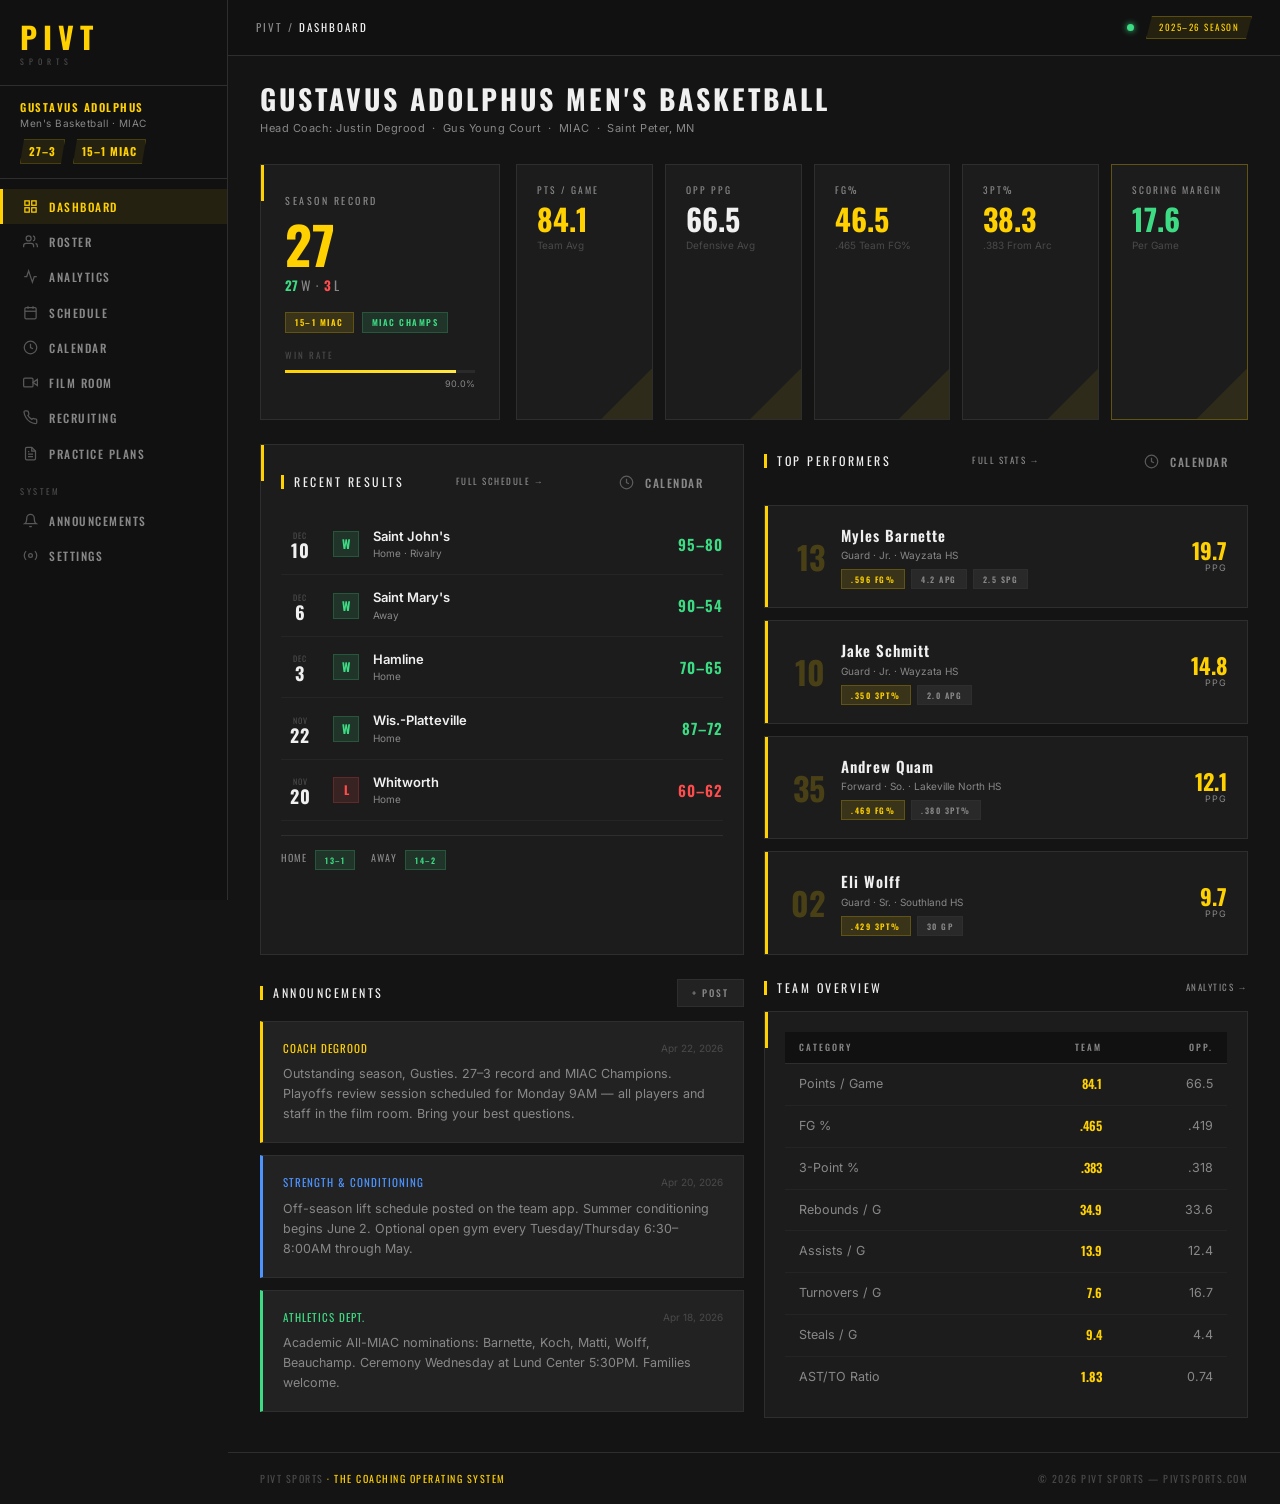
==== commit 5fa232f1: "Add Announcements, Practice Plans, Player Profile pages" ====
--- a/index.html
+++ b/index.html
@@ -54,8 +54,12 @@
       <svg viewBox="0 0 24 24" fill="none" stroke="currentColor" stroke-width="2"><path d="M22 16.92v3a2 2 0 0 1-2.18 2 19.79 19.79 0 0 1-8.63-3.07A19.5 19.5 0 0 1 4.69 12 19.79 19.79 0 0 1 1.61 3.41 2 2 0 0 1 3.6 1.23h3a2 2 0 0 1 2 1.72c.127.96.361 1.903.7 2.81a2 2 0 0 1-.45 2.11L7.91 8.73a16 16 0 0 0 6.29 6.29l.87-.87a2 2 0 0 1 2.11-.45c.907.339 1.85.573 2.81.7A2 2 0 0 1 21.94 16.92z"/></svg>
       Recruiting
     </a>
+    <a href="practice.html" class="nav-item">
+      <svg viewBox="0 0 24 24" fill="none" stroke="currentColor" stroke-width="2"><path d="M14 2H6a2 2 0 0 0-2 2v16a2 2 0 0 0 2 2h12a2 2 0 0 0 2-2V8z"/><polyline points="14 2 14 8 20 8"/><line x1="16" y1="13" x2="8" y2="13"/><line x1="16" y1="17" x2="8" y2="17"/><polyline points="10 9 9 9 8 9"/></svg>
+      Practice Plans
+    </a>
     <div class="nav-group-label">System</div>
-    <a href="#" class="nav-item">
+    <a href="announcements.html" class="nav-item">
       <svg viewBox="0 0 24 24" fill="none" stroke="currentColor" stroke-width="2"><path d="M18 8A6 6 0 0 0 6 8c0 7-3 9-3 9h18s-3-2-3-9"/><path d="M13.73 21a2 2 0 0 1-3.46 0"/></svg>
       Announcements
     </a>
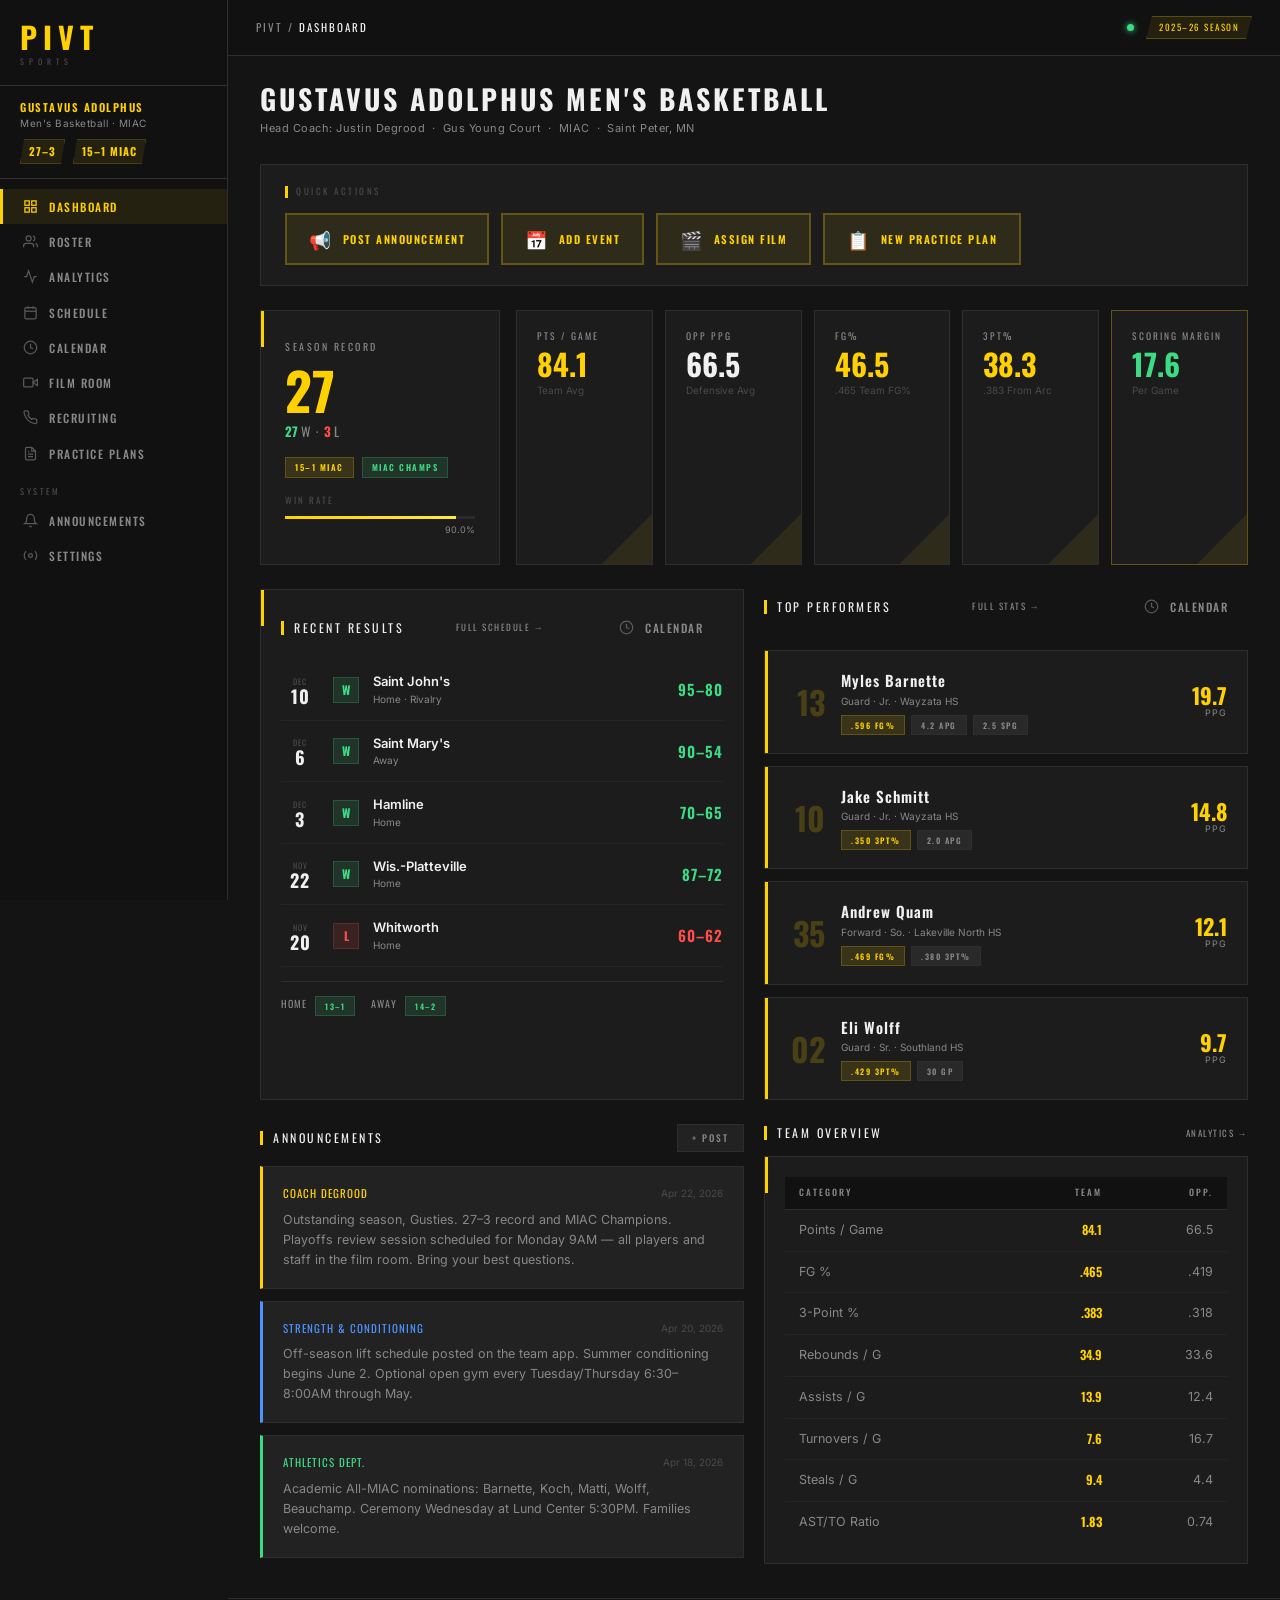
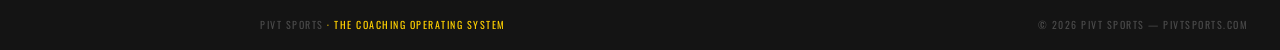
==== commit ff454324: "UX improvements: quick actions, clickable players, workflow hints, mobile touch targets" ====
--- a/index.html
+++ b/index.html
@@ -96,6 +96,25 @@
       <div class="page-subtitle">Head Coach: Justin Degrood &nbsp;·&nbsp; Gus Young Court &nbsp;·&nbsp; MIAC &nbsp;·&nbsp; Saint Peter, MN</div>
     </div>
 
+    <!-- Quick Actions Bar -->
+    <div class="quick-actions-bar">
+      <div class="quick-actions-label">Quick Actions</div>
+      <div class="quick-actions-grid">
+        <a href="announcements.html" class="quick-action-btn">
+          <span class="quick-action-icon">📢</span> Post Announcement
+        </a>
+        <a href="calendar.html" class="quick-action-btn">
+          <span class="quick-action-icon">📅</span> Add Event
+        </a>
+        <a href="film.html" class="quick-action-btn">
+          <span class="quick-action-icon">🎬</span> Assign Film
+        </a>
+        <a href="practice.html" class="quick-action-btn">
+          <span class="quick-action-icon">📋</span> New Practice Plan
+        </a>
+      </div>
+    </div>
+
     <!-- Hero Stats Row -->
     <div style="display:grid; grid-template-columns: 240px 1fr; gap:16px; margin-bottom:24px;">
 
@@ -218,6 +237,7 @@
     </a>
         </div>
 
+        <a href="player-barnette.html" style="display:block; text-decoration:none; color:inherit; transition: transform 0.15s;">
         <div class="performer-card">
           <div class="performer-num">13</div>
           <div class="performer-info">
@@ -234,7 +254,9 @@
             <div class="performer-stat-label">PPG</div>
           </div>
         </div>
-
+        </a>
+
+        <a href="#" style="display:block; text-decoration:none; color:inherit;">
         <div class="performer-card">
           <div class="performer-num">10</div>
           <div class="performer-info">
@@ -250,7 +272,9 @@
             <div class="performer-stat-label">PPG</div>
           </div>
         </div>
-
+        </a>
+
+        <a href="#" style="display:block; text-decoration:none; color:inherit;">
         <div class="performer-card">
           <div class="performer-num">35</div>
           <div class="performer-info">
@@ -266,7 +290,9 @@
             <div class="performer-stat-label">PPG</div>
           </div>
         </div>
-
+        </a>
+
+        <a href="#" style="display:block; text-decoration:none; color:inherit;">
         <div class="performer-card">
           <div class="performer-num">02</div>
           <div class="performer-info">
@@ -282,6 +308,7 @@
             <div class="performer-stat-label">PPG</div>
           </div>
         </div>
+        </a>
       </div>
     </div>
 
--- a/styles.css
+++ b/styles.css
@@ -494,6 +494,217 @@
 
 .btn-sm { padding: 6px 14px; font-size: 9.5px; }
 
+/* ─── Quick Actions (Dashboard) ─────────────────────────────── */
+.quick-actions-bar {
+  background: var(--surface);
+  border: 1px solid var(--border);
+  padding: 20px 24px;
+  margin-bottom: 24px;
+}
+.quick-actions-label {
+  font-family: 'Oswald', sans-serif;
+  font-size: 9px;
+  letter-spacing: 2.5px;
+  text-transform: uppercase;
+  color: var(--text-dim);
+  margin-bottom: 14px;
+  display: flex;
+  align-items: center;
+  gap: 8px;
+}
+.quick-actions-label::before {
+  content: '';
+  width: 3px;
+  height: 12px;
+  background: var(--gold);
+  display: block;
+}
+.quick-actions-grid {
+  display: flex;
+  gap: 12px;
+  flex-wrap: wrap;
+}
+.quick-action-btn {
+  display: inline-flex;
+  align-items: center;
+  gap: 10px;
+  font-family: 'Oswald', sans-serif;
+  font-size: 11px;
+  letter-spacing: 1.5px;
+  text-transform: uppercase;
+  font-weight: 600;
+  padding: 14px 22px;
+  min-height: 52px;
+  background: var(--gold-dim);
+  border: 2px solid var(--gold-border);
+  color: var(--gold);
+  cursor: pointer;
+  transition: all 0.15s;
+  text-decoration: none;
+}
+.quick-action-btn:hover {
+  background: rgba(255,209,0,0.14);
+  border-color: var(--gold);
+  color: var(--gold);
+  transform: translateY(-2px);
+  box-shadow: 0 4px 14px rgba(255,209,0,0.15);
+}
+.quick-action-icon {
+  font-size: 18px;
+  line-height: 1;
+}
+
+/* ─── Helper Text ────────────────────────────────────────────── */
+.helper-text {
+  color: #666;
+  font-size: 0.78rem;
+  font-style: italic;
+  margin-top: 0.35rem;
+}
+
+/* ─── Film Workflow Steps ────────────────────────────────────── */
+.film-workflow {
+  display: grid;
+  grid-template-columns: repeat(3, 1fr);
+  gap: 0;
+  margin: 1.5rem 0 2rem;
+  border: 1px solid var(--border);
+  overflow: hidden;
+}
+.film-step {
+  background: var(--surface);
+  padding: 20px 22px;
+  position: relative;
+  border-right: 1px solid var(--border);
+}
+.film-step:last-child { border-right: none; }
+.film-step-num {
+  font-family: 'Oswald', sans-serif;
+  font-size: 9px;
+  letter-spacing: 2px;
+  text-transform: uppercase;
+  color: var(--text-dim);
+  margin-bottom: 8px;
+}
+.film-step-icon {
+  font-size: 28px;
+  margin-bottom: 8px;
+  line-height: 1;
+}
+.film-step-title {
+  font-family: 'Oswald', sans-serif;
+  font-size: 14px;
+  font-weight: 700;
+  letter-spacing: 2px;
+  text-transform: uppercase;
+  color: var(--gold);
+  margin-bottom: 6px;
+}
+.film-step-desc {
+  font-size: 11.5px;
+  color: var(--text-muted);
+  line-height: 1.55;
+}
+.film-workflow-label {
+  font-family: 'Oswald', sans-serif;
+  font-size: 10px;
+  letter-spacing: 2px;
+  text-transform: uppercase;
+  color: var(--text-dim);
+  margin-bottom: 10px;
+  display: flex;
+  align-items: center;
+  gap: 8px;
+}
+.film-workflow-label::before {
+  content: '';
+  width: 3px; height: 12px;
+  background: var(--gold);
+  display: block;
+}
+
+/* ─── Drill Card Draggable ───────────────────────────────────── */
+.drill-grip {
+  color: var(--text-dim);
+  font-size: 14px;
+  line-height: 1;
+  letter-spacing: 2px;
+  cursor: grab;
+  user-select: none;
+  margin-bottom: 6px;
+  display: block;
+}
+.drill-grip:active { cursor: grabbing; }
+
+/* ─── Seen-By Badges (Announcements) ────────────────────────── */
+.seen-badge {
+  font-family: 'Oswald', sans-serif;
+  font-size: 10px;
+  letter-spacing: 0.8px;
+  text-transform: uppercase;
+  display: flex;
+  align-items: center;
+  gap: 6px;
+  flex-wrap: wrap;
+}
+.seen-badge-all {
+  color: var(--success);
+}
+.seen-badge-partial {
+  color: #e6a817;
+}
+.btn-reminder {
+  font-family: 'Oswald', sans-serif;
+  font-size: 8.5px;
+  letter-spacing: 1px;
+  text-transform: uppercase;
+  padding: 3px 10px;
+  background: rgba(230,168,23,0.1);
+  border: 1px solid rgba(230,168,23,0.3);
+  color: #e6a817;
+  cursor: pointer;
+  transition: all 0.12s;
+  min-height: 26px;
+}
+.btn-reminder:hover { background: rgba(230,168,23,0.18); }
+
+/* ─── Calendar Add Hint ──────────────────────────────────────── */
+.cal-add-hint {
+  background: var(--gold-dim);
+  border: 1px solid var(--gold-border);
+  padding: 10px 18px;
+  margin-bottom: 1.5rem;
+  display: flex;
+  align-items: center;
+  gap: 10px;
+  font-size: 12px;
+  color: var(--text-muted);
+}
+.cal-add-hint-icon { font-size: 16px; flex-shrink: 0; }
+.cal-day:hover .cal-day-plus {
+  opacity: 1;
+}
+.cal-day-plus {
+  opacity: 0;
+  position: absolute;
+  bottom: 4px;
+  right: 6px;
+  font-size: 16px;
+  color: var(--gold);
+  line-height: 1;
+  transition: opacity 0.15s;
+  pointer-events: none;
+}
+
+/* ─── Recruiting Stage Desc ──────────────────────────────────── */
+.stage-desc {
+  font-size: 10px;
+  color: var(--text-dim);
+  font-style: italic;
+  margin-top: 4px;
+  line-height: 1.4;
+}
+
 /* ─── Badges ─────────────────────────────────────────────────── */
 .badge {
   display: inline-block;
@@ -621,7 +832,7 @@
   background: var(--gold);
 }
 
-.performer-card:hover { border-color: var(--border2); }
+.performer-card:hover { border-color: var(--gold); cursor: pointer; transform: translateY(-2px); box-shadow: 0 4px 16px rgba(255,209,0,0.10); }
 
 .performer-num {
   font-family: 'Oswald', sans-serif;
@@ -768,8 +979,10 @@
 }
 
 .player-card:hover {
-  border-color: var(--gold-border);
+  border-color: var(--gold);
   background: #1f1f1f;
+  transform: translateY(-3px);
+  box-shadow: 0 6px 20px rgba(255,209,0,0.12);
 }
 
 .player-card-corner {
@@ -1160,7 +1373,7 @@
 
   .hamburger { display: block; }
 
-  .main { margin-left: 0; }
+  .main { margin-left: 0; width: 100%; }
 
   .content { padding: 20px 16px; }
   .topbar  { padding: 0 16px; }
@@ -1170,6 +1383,21 @@
   .pipeline { grid-template-columns: repeat(2, 1fr); }
   .form-grid-2 { grid-template-columns: 1fr; }
   .page-header-row { flex-direction: column; align-items: flex-start; }
+
+  /* Touch-friendly tap targets */
+  .btn, .btn-gold, .btn-ghost, .quick-action-btn,
+  .nav-item, .filter-btn, .tab, .post-type-btn,
+  .reaction-btn, .attach-btn {
+    min-height: 44px;
+  }
+  .btn-sm { min-height: 36px; }
+
+  .quick-actions-grid { flex-direction: column; }
+  .quick-action-btn { width: 100%; justify-content: center; }
+
+  .film-workflow { grid-template-columns: 1fr; }
+  .film-step { border-right: none; border-bottom: 1px solid var(--border); }
+  .film-step:last-child { border-bottom: none; }
 }
 
 @media (max-width: 500px) {
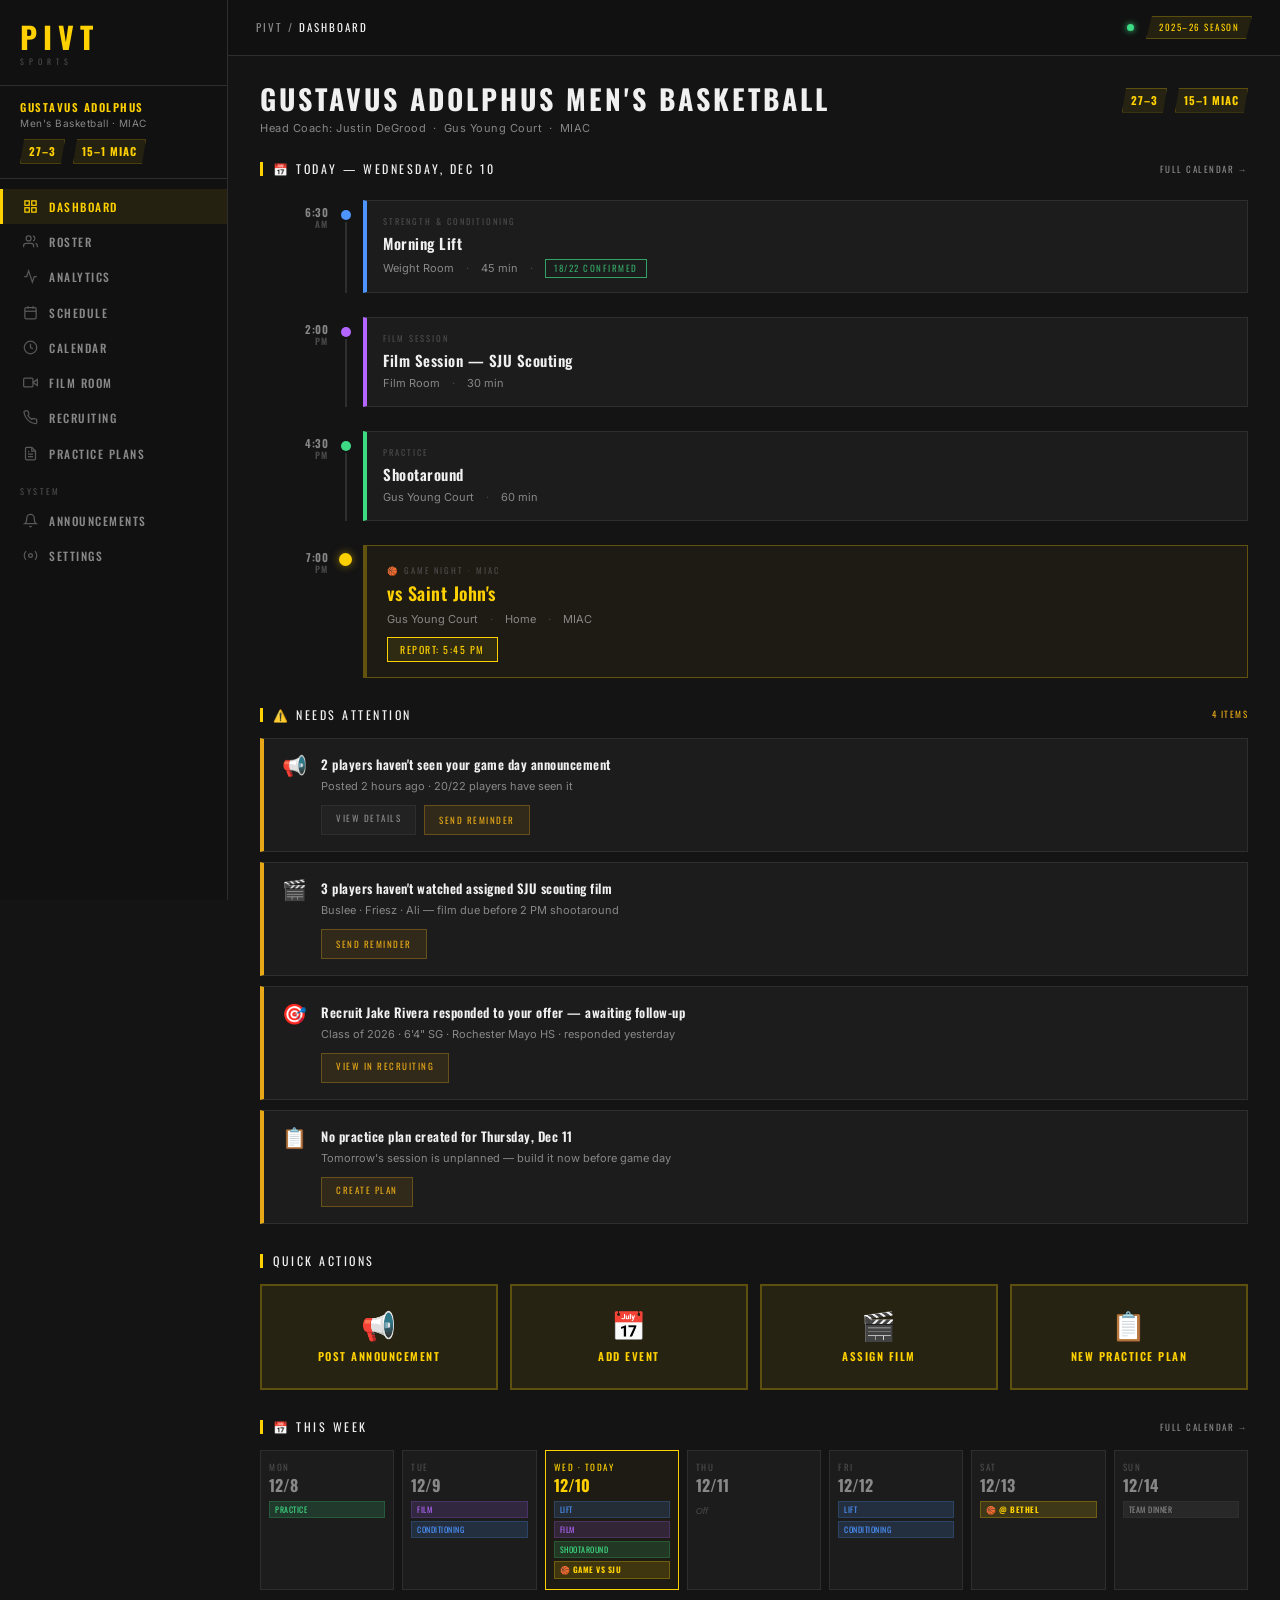
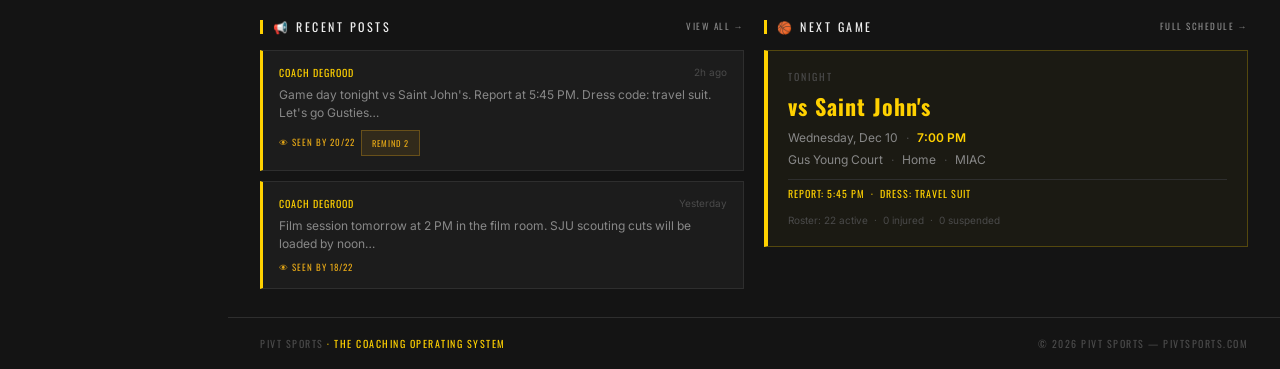
==== commit 1235d5d0: "Rebuild dashboard: action-focused, no stats — what needs attention today" ====
--- a/index.html
+++ b/index.html
@@ -5,6 +5,437 @@
   <meta name="viewport" content="width=device-width, initial-scale=1.0" />
   <title>Dashboard — Pivt Sports | Gustavus Men's Basketball</title>
   <link rel="stylesheet" href="styles.css" />
+  <style>
+    /* ── Dashboard-specific styles ─────────────────────────── */
+
+    /* Timeline */
+    .timeline {
+      display: flex;
+      flex-direction: column;
+      gap: 0;
+      position: relative;
+    }
+
+    .timeline-item {
+      display: grid;
+      grid-template-columns: 68px 3px 1fr;
+      gap: 0 16px;
+      position: relative;
+      padding-bottom: 16px;
+    }
+
+    .timeline-item:last-child { padding-bottom: 0; }
+
+    .timeline-time {
+      font-family: 'Oswald', sans-serif;
+      font-size: 11px;
+      font-weight: 600;
+      letter-spacing: 0.5px;
+      color: var(--text-muted);
+      text-align: right;
+      padding-top: 14px;
+      line-height: 1.2;
+    }
+
+    .timeline-time .ampm {
+      font-size: 9px;
+      color: var(--text-dim);
+      display: block;
+      letter-spacing: 1px;
+    }
+
+    .timeline-spine {
+      display: flex;
+      flex-direction: column;
+      align-items: center;
+      gap: 0;
+    }
+
+    .timeline-dot {
+      width: 10px;
+      height: 10px;
+      border-radius: 50%;
+      background: var(--border2);
+      flex-shrink: 0;
+      margin-top: 18px;
+      position: relative;
+      z-index: 1;
+    }
+
+    .timeline-line {
+      width: 2px;
+      flex: 1;
+      background: var(--border);
+      margin-top: 2px;
+    }
+
+    .timeline-item:last-child .timeline-line { display: none; }
+
+    .timeline-card {
+      background: var(--surface);
+      border: 1px solid var(--border);
+      border-left: 4px solid var(--border2);
+      padding: 14px 16px;
+      margin-top: 8px;
+      transition: border-color 0.15s;
+      position: relative;
+    }
+
+    .timeline-card:hover { border-left-color-opacity: 1; }
+
+    .tc-lift   { border-left-color: var(--info); }
+    .tc-film   { border-left-color: #b366ff; }
+    .tc-practice { border-left-color: var(--success); }
+    .tc-game   {
+      border-left-color: var(--gold);
+      border-color: rgba(255,209,0,0.3);
+      background: rgba(255,209,0,0.04);
+      padding: 18px 20px;
+    }
+
+    .timeline-dot.dot-lift     { background: var(--info); }
+    .timeline-dot.dot-film     { background: #b366ff; }
+    .timeline-dot.dot-practice { background: var(--success); }
+    .timeline-dot.dot-game     { background: var(--gold); box-shadow: 0 0 8px rgba(255,209,0,0.5); width: 13px; height: 13px; margin-top: 16px; }
+
+    .tc-event-type {
+      font-family: 'Oswald', sans-serif;
+      font-size: 8.5px;
+      letter-spacing: 2px;
+      text-transform: uppercase;
+      color: var(--text-dim);
+      margin-bottom: 4px;
+    }
+
+    .tc-event-name {
+      font-family: 'Oswald', sans-serif;
+      font-size: 15px;
+      font-weight: 600;
+      letter-spacing: 0.5px;
+      color: var(--text);
+      margin-bottom: 4px;
+    }
+
+    .tc-game .tc-event-name { font-size: 18px; color: var(--gold); }
+
+    .tc-event-meta {
+      font-size: 11px;
+      color: var(--text-muted);
+      display: flex;
+      align-items: center;
+      gap: 12px;
+      flex-wrap: wrap;
+    }
+
+    .tc-event-meta .dot-sep {
+      color: var(--text-dim);
+    }
+
+    .tc-event-tag {
+      font-family: 'Oswald', sans-serif;
+      font-size: 9px;
+      letter-spacing: 1.5px;
+      text-transform: uppercase;
+      padding: 2px 8px;
+      border: 1px solid currentColor;
+      opacity: 0.7;
+    }
+
+    .tag-confirm { color: var(--success); }
+    .tag-report  { color: var(--gold); background: rgba(255,209,0,0.08); opacity: 1; }
+
+    /* Attention Cards */
+    .attention-card {
+      background: var(--surface);
+      border: 1px solid var(--border);
+      border-left: 4px solid #e6a817;
+      padding: 16px 18px;
+      display: flex;
+      align-items: flex-start;
+      gap: 14px;
+      transition: background 0.12s;
+    }
+
+    .attention-card:hover { background: #1f1f1f; }
+
+    .attention-icon {
+      font-size: 20px;
+      flex-shrink: 0;
+      margin-top: 1px;
+      line-height: 1;
+    }
+
+    .attention-body { flex: 1; min-width: 0; }
+
+    .attention-title {
+      font-family: 'Oswald', sans-serif;
+      font-size: 13px;
+      font-weight: 600;
+      letter-spacing: 0.5px;
+      color: var(--text);
+      margin-bottom: 4px;
+    }
+
+    .attention-sub {
+      font-size: 11px;
+      color: var(--text-muted);
+      margin-bottom: 10px;
+      line-height: 1.5;
+    }
+
+    .attention-actions {
+      display: flex;
+      gap: 8px;
+      flex-wrap: wrap;
+    }
+
+    .btn-amber {
+      font-family: 'Oswald', sans-serif;
+      font-size: 9px;
+      letter-spacing: 1.5px;
+      text-transform: uppercase;
+      padding: 6px 14px;
+      background: rgba(230,168,23,0.1);
+      border: 1px solid rgba(230,168,23,0.3);
+      color: #e6a817;
+      cursor: pointer;
+      transition: all 0.12s;
+      min-height: 30px;
+    }
+    .btn-amber:hover { background: rgba(230,168,23,0.2); border-color: #e6a817; }
+
+    .btn-ghost-sm {
+      font-family: 'Oswald', sans-serif;
+      font-size: 9px;
+      letter-spacing: 1.5px;
+      text-transform: uppercase;
+      padding: 6px 14px;
+      background: var(--surface2);
+      border: 1px solid var(--border);
+      color: var(--text-muted);
+      cursor: pointer;
+      transition: all 0.12s;
+      min-height: 30px;
+    }
+    .btn-ghost-sm:hover { color: var(--text); border-color: var(--border2); }
+
+    /* Quick Actions — bigger version */
+    .quick-actions-big {
+      display: grid;
+      grid-template-columns: repeat(4, 1fr);
+      gap: 12px;
+    }
+
+    .qa-big-btn {
+      display: flex;
+      flex-direction: column;
+      align-items: center;
+      justify-content: center;
+      gap: 10px;
+      text-align: center;
+      padding: 24px 16px;
+      background: var(--gold-dim);
+      border: 2px solid var(--gold-border);
+      color: var(--gold);
+      cursor: pointer;
+      transition: all 0.15s;
+      text-decoration: none;
+      font-family: 'Oswald', sans-serif;
+      font-size: 11px;
+      letter-spacing: 1.5px;
+      text-transform: uppercase;
+      font-weight: 600;
+    }
+
+    .qa-big-btn:hover {
+      background: rgba(255,209,0,0.14);
+      border-color: var(--gold);
+      color: var(--gold);
+      transform: translateY(-3px);
+      box-shadow: 0 6px 20px rgba(255,209,0,0.18);
+    }
+
+    .qa-big-icon {
+      font-size: 28px;
+      line-height: 1;
+    }
+
+    /* Week View */
+    .week-grid {
+      display: grid;
+      grid-template-columns: repeat(7, 1fr);
+      gap: 8px;
+    }
+
+    .week-day {
+      background: var(--surface);
+      border: 1px solid var(--border);
+      padding: 10px 8px;
+      min-height: 90px;
+      position: relative;
+    }
+
+    .week-day.today {
+      border-color: var(--gold);
+      background: rgba(255,209,0,0.04);
+    }
+
+    .week-day-label {
+      font-family: 'Oswald', sans-serif;
+      font-size: 9px;
+      letter-spacing: 1.5px;
+      text-transform: uppercase;
+      color: var(--text-dim);
+      margin-bottom: 2px;
+    }
+
+    .week-day.today .week-day-label { color: var(--gold); }
+
+    .week-day-date {
+      font-family: 'Oswald', sans-serif;
+      font-size: 16px;
+      font-weight: 700;
+      color: var(--text-muted);
+      line-height: 1;
+      margin-bottom: 8px;
+    }
+
+    .week-day.today .week-day-date { color: var(--gold); }
+
+    .week-events {
+      display: flex;
+      flex-direction: column;
+      gap: 3px;
+    }
+
+    .week-pill {
+      font-family: 'Oswald', sans-serif;
+      font-size: 8px;
+      letter-spacing: 0.5px;
+      text-transform: uppercase;
+      padding: 2px 5px;
+      white-space: nowrap;
+      overflow: hidden;
+      text-overflow: ellipsis;
+      border-radius: 0;
+      line-height: 1.4;
+    }
+
+    .wp-blue   { background: rgba(77,148,255,0.15); color: var(--info); border: 1px solid rgba(77,148,255,0.2); }
+    .wp-purple { background: rgba(170,100,255,0.15); color: #b366ff; border: 1px solid rgba(170,100,255,0.2); }
+    .wp-green  { background: rgba(61,220,132,0.15); color: var(--success); border: 1px solid rgba(61,220,132,0.2); }
+    .wp-gold   { background: rgba(255,209,0,0.15); color: var(--gold); border: 1px solid rgba(255,209,0,0.25); font-weight: 700; }
+    .wp-gray   { background: rgba(255,255,255,0.05); color: var(--text-muted); border: 1px solid var(--border); }
+
+    .week-off {
+      font-size: 9px;
+      color: var(--text-dim);
+      font-style: italic;
+      margin-top: 4px;
+    }
+
+    /* Announcement compact */
+    .announce-compact {
+      background: var(--surface);
+      border: 1px solid var(--border);
+      border-left: 3px solid var(--gold);
+      padding: 14px 16px;
+    }
+
+    .announce-compact-header {
+      display: flex;
+      align-items: center;
+      justify-content: space-between;
+      margin-bottom: 6px;
+    }
+
+    .announce-compact-author {
+      font-family: 'Oswald', sans-serif;
+      font-size: 10px;
+      letter-spacing: 1px;
+      color: var(--gold);
+      text-transform: uppercase;
+    }
+
+    .announce-compact-time {
+      font-size: 10px;
+      color: var(--text-dim);
+    }
+
+    .announce-compact-text {
+      font-size: 12px;
+      color: var(--text-muted);
+      line-height: 1.5;
+      margin-bottom: 8px;
+    }
+
+    .announce-compact-seen {
+      font-family: 'Oswald', sans-serif;
+      font-size: 9px;
+      letter-spacing: 1px;
+      text-transform: uppercase;
+    }
+
+    /* Next game card */
+    .next-game-card {
+      background: var(--surface);
+      border: 1px solid var(--gold-border);
+      border-left: 4px solid var(--gold);
+      padding: 18px 20px;
+      background: rgba(255,209,0,0.03);
+    }
+
+    .ng-vs {
+      font-family: 'Oswald', sans-serif;
+      font-size: 22px;
+      font-weight: 700;
+      color: var(--gold);
+      letter-spacing: 1px;
+      margin-bottom: 6px;
+    }
+
+    .ng-meta {
+      font-size: 12px;
+      color: var(--text-muted);
+      margin-bottom: 4px;
+      display: flex;
+      align-items: center;
+      gap: 8px;
+      flex-wrap: wrap;
+    }
+
+    .ng-meta .dot-sep { color: var(--text-dim); }
+
+    .ng-report {
+      font-family: 'Oswald', sans-serif;
+      font-size: 10px;
+      letter-spacing: 1px;
+      text-transform: uppercase;
+      color: var(--gold);
+      margin-top: 10px;
+      padding: 6px 0;
+      border-top: 1px solid var(--border);
+    }
+
+    .ng-roster-line {
+      font-size: 10px;
+      color: var(--text-dim);
+      margin-top: 6px;
+    }
+
+    /* Section spacing */
+    .dash-section { margin-bottom: 28px; }
+
+    /* Responsive: quick actions big */
+    @media (max-width: 900px) {
+      .quick-actions-big { grid-template-columns: repeat(2, 1fr); }
+      .week-grid { grid-template-columns: repeat(4, 1fr); }
+    }
+    @media (max-width: 600px) {
+      .quick-actions-big { grid-template-columns: repeat(2, 1fr); }
+      .week-grid { grid-template-columns: repeat(2, 1fr); }
+    }
+  </style>
 </head>
 <body>
 
@@ -90,323 +521,357 @@
   <!-- Content -->
   <main class="content">
 
-    <!-- Page Header -->
-    <div class="page-header">
-      <div class="page-title">Gustavus Adolphus Men's Basketball</div>
-      <div class="page-subtitle">Head Coach: Justin Degrood &nbsp;·&nbsp; Gus Young Court &nbsp;·&nbsp; MIAC &nbsp;·&nbsp; Saint Peter, MN</div>
+    <!-- ── Page Header ─────────────────────────────────────── -->
+    <div class="page-header" style="margin-bottom:24px;">
+      <div class="page-header-row" style="align-items:flex-start;">
+        <div>
+          <div class="page-title">Gustavus Adolphus Men's Basketball</div>
+          <div class="page-subtitle">Head Coach: Justin DeGrood &nbsp;·&nbsp; Gus Young Court &nbsp;·&nbsp; MIAC</div>
+        </div>
+        <div style="display:flex; gap:8px; flex-shrink:0; margin-top:4px;">
+          <span class="record-pill">27–3</span>
+          <span class="record-pill">15–1 MIAC</span>
+        </div>
+      </div>
     </div>
 
-    <!-- Quick Actions Bar -->
-    <div class="quick-actions-bar">
-      <div class="quick-actions-label">Quick Actions</div>
-      <div class="quick-actions-grid">
-        <a href="announcements.html" class="quick-action-btn">
-          <span class="quick-action-icon">📢</span> Post Announcement
+    <!-- ── Section 1: TODAY'S SCHEDULE ──────────────────────── -->
+    <div class="dash-section">
+      <div class="section-header">
+        <div class="section-title">📅 TODAY — Wednesday, Dec 10</div>
+        <a href="calendar.html" class="section-link">Full Calendar →</a>
+      </div>
+
+      <div class="timeline">
+
+        <!-- 6:30 AM — Morning Lift -->
+        <div class="timeline-item">
+          <div class="timeline-time">
+            6:30
+            <span class="ampm">AM</span>
+          </div>
+          <div class="timeline-spine">
+            <div class="timeline-dot dot-lift"></div>
+            <div class="timeline-line"></div>
+          </div>
+          <div>
+            <div class="timeline-card tc-lift">
+              <div class="tc-event-type">Strength &amp; Conditioning</div>
+              <div class="tc-event-name">Morning Lift</div>
+              <div class="tc-event-meta">
+                <span>Weight Room</span>
+                <span class="dot-sep">·</span>
+                <span>45 min</span>
+                <span class="dot-sep">·</span>
+                <span class="tc-event-tag tag-confirm">18/22 confirmed</span>
+              </div>
+            </div>
+          </div>
+        </div>
+
+        <!-- 2:00 PM — Film Session -->
+        <div class="timeline-item">
+          <div class="timeline-time">
+            2:00
+            <span class="ampm">PM</span>
+          </div>
+          <div class="timeline-spine">
+            <div class="timeline-dot dot-film"></div>
+            <div class="timeline-line"></div>
+          </div>
+          <div>
+            <div class="timeline-card tc-film">
+              <div class="tc-event-type">Film Session</div>
+              <div class="tc-event-name">Film Session — SJU Scouting</div>
+              <div class="tc-event-meta">
+                <span>Film Room</span>
+                <span class="dot-sep">·</span>
+                <span>30 min</span>
+              </div>
+            </div>
+          </div>
+        </div>
+
+        <!-- 4:30 PM — Shootaround -->
+        <div class="timeline-item">
+          <div class="timeline-time">
+            4:30
+            <span class="ampm">PM</span>
+          </div>
+          <div class="timeline-spine">
+            <div class="timeline-dot dot-practice"></div>
+            <div class="timeline-line"></div>
+          </div>
+          <div>
+            <div class="timeline-card tc-practice">
+              <div class="tc-event-type">Practice</div>
+              <div class="tc-event-name">Shootaround</div>
+              <div class="tc-event-meta">
+                <span>Gus Young Court</span>
+                <span class="dot-sep">·</span>
+                <span>60 min</span>
+              </div>
+            </div>
+          </div>
+        </div>
+
+        <!-- 7:00 PM — GAME -->
+        <div class="timeline-item">
+          <div class="timeline-time">
+            7:00
+            <span class="ampm">PM</span>
+          </div>
+          <div class="timeline-spine">
+            <div class="timeline-dot dot-game"></div>
+          </div>
+          <div>
+            <div class="timeline-card tc-game">
+              <div class="tc-event-type">🏀 Game Night · MIAC</div>
+              <div class="tc-event-name">vs Saint John's</div>
+              <div class="tc-event-meta" style="margin-bottom:10px;">
+                <span>Gus Young Court</span>
+                <span class="dot-sep">·</span>
+                <span>Home</span>
+                <span class="dot-sep">·</span>
+                <span>MIAC</span>
+              </div>
+              <span class="tc-event-tag tag-report" style="font-size:10px; padding:4px 12px;">Report: 5:45 PM</span>
+            </div>
+          </div>
+        </div>
+
+      </div>
+    </div>
+
+    <!-- ── Section 2: NEEDS YOUR ATTENTION ──────────────────── -->
+    <div class="dash-section">
+      <div class="section-header">
+        <div class="section-title">⚠️ NEEDS ATTENTION</div>
+        <span style="font-family:'Oswald',sans-serif; font-size:9px; letter-spacing:1.5px; text-transform:uppercase; color:#e6a817;">4 items</span>
+      </div>
+
+      <div style="display:flex; flex-direction:column; gap:10px;">
+
+        <!-- Attention 1: Unseen announcement -->
+        <div class="attention-card">
+          <div class="attention-icon">📢</div>
+          <div class="attention-body">
+            <div class="attention-title">2 players haven't seen your game day announcement</div>
+            <div class="attention-sub">Posted 2 hours ago · 20/22 players have seen it</div>
+            <div class="attention-actions">
+              <a href="announcements.html" class="btn-ghost-sm">View Details</a>
+              <button class="btn-amber">Send Reminder</button>
+            </div>
+          </div>
+        </div>
+
+        <!-- Attention 2: Film not watched -->
+        <div class="attention-card">
+          <div class="attention-icon">🎬</div>
+          <div class="attention-body">
+            <div class="attention-title">3 players haven't watched assigned SJU scouting film</div>
+            <div class="attention-sub">Buslee · Friesz · Ali — film due before 2 PM shootaround</div>
+            <div class="attention-actions">
+              <button class="btn-amber">Send Reminder</button>
+            </div>
+          </div>
+        </div>
+
+        <!-- Attention 3: Recruiting response -->
+        <div class="attention-card">
+          <div class="attention-icon">🎯</div>
+          <div class="attention-body">
+            <div class="attention-title">Recruit Jake Rivera responded to your offer — awaiting follow-up</div>
+            <div class="attention-sub">Class of 2026 · 6'4" SG · Rochester Mayo HS · responded yesterday</div>
+            <div class="attention-actions">
+              <a href="recruiting.html" class="btn-amber">View in Recruiting</a>
+            </div>
+          </div>
+        </div>
+
+        <!-- Attention 4: Missing practice plan -->
+        <div class="attention-card">
+          <div class="attention-icon">📋</div>
+          <div class="attention-body">
+            <div class="attention-title">No practice plan created for Thursday, Dec 11</div>
+            <div class="attention-sub">Tomorrow's session is unplanned — build it now before game day</div>
+            <div class="attention-actions">
+              <a href="practice.html" class="btn-amber">Create Plan</a>
+            </div>
+          </div>
+        </div>
+
+      </div>
+    </div>
+
+    <!-- ── Section 3: QUICK ACTIONS ─────────────────────────── -->
+    <div class="dash-section">
+      <div class="section-header">
+        <div class="section-title">QUICK ACTIONS</div>
+      </div>
+      <div class="quick-actions-big">
+        <a href="announcements.html" class="qa-big-btn">
+          <span class="qa-big-icon">📢</span>
+          Post Announcement
         </a>
-        <a href="calendar.html" class="quick-action-btn">
-          <span class="quick-action-icon">📅</span> Add Event
+        <a href="calendar.html" class="qa-big-btn">
+          <span class="qa-big-icon">📅</span>
+          Add Event
         </a>
-        <a href="film.html" class="quick-action-btn">
-          <span class="quick-action-icon">🎬</span> Assign Film
+        <a href="film.html" class="qa-big-btn">
+          <span class="qa-big-icon">🎬</span>
+          Assign Film
         </a>
-        <a href="practice.html" class="quick-action-btn">
-          <span class="quick-action-icon">📋</span> New Practice Plan
+        <a href="practice.html" class="qa-big-btn">
+          <span class="qa-big-icon">📋</span>
+          New Practice Plan
         </a>
       </div>
     </div>
 
-    <!-- Hero Stats Row -->
-    <div style="display:grid; grid-template-columns: 240px 1fr; gap:16px; margin-bottom:24px;">
-
-      <!-- Record Card -->
-      <div class="card" style="display:flex; flex-direction:column; justify-content:center; padding:28px 24px;">
-        <div class="card-accent"></div>
-        <div class="card-title">Season Record</div>
-        <div class="card-value cv-xl cv-gold" data-count="27">27</div>
-        <div style="font-family:'Oswald',sans-serif; font-size:13px; color:var(--text-muted); margin:6px 0;">
-          <span style="color:var(--success); font-weight:700;">27</span> W &nbsp;·&nbsp; <span style="color:var(--danger); font-weight:700;">3</span> L
-        </div>
-        <div style="display:flex; gap:8px; margin-top:10px;">
-          <span class="badge badge-gold">15–1 MIAC</span>
-          <span class="badge badge-green">MIAC Champs</span>
-        </div>
-        <div style="margin-top:16px;">
-          <div style="font-size:9px; font-family:'Oswald',sans-serif; letter-spacing:2px; color:var(--text-dim); text-transform:uppercase; margin-bottom:4px;">Win Rate</div>
-          <div class="progress-bar">
-            <div class="progress-fill" style="width:90%;"></div>
-          </div>
-          <div style="font-size:9px; color:var(--text-muted); margin-top:4px; text-align:right;">90.0%</div>
-        </div>
-      </div>
-
-      <!-- Quick Stat Cards -->
-      <div class="grid-5" style="gap:12px;">
-        <div class="stat-card">
-          <div class="stat-label">Pts / Game</div>
-          <div class="stat-value" data-count="84.1">84.1</div>
-          <div class="stat-sub">Team Avg</div>
-        </div>
-        <div class="stat-card">
-          <div class="stat-label">Opp PPG</div>
-          <div class="stat-value neutral" data-count="66.5">66.5</div>
-          <div class="stat-sub">Defensive Avg</div>
-        </div>
-        <div class="stat-card">
-          <div class="stat-label">FG%</div>
-          <div class="stat-value" data-count="46.5">46.5</div>
-          <div class="stat-sub">.465 Team FG%</div>
-        </div>
-        <div class="stat-card">
-          <div class="stat-label">3PT%</div>
-          <div class="stat-value" data-count="38.3">38.3</div>
-          <div class="stat-sub">.383 From Arc</div>
-        </div>
-        <div class="stat-card" style="border-color: rgba(255,209,0,0.3);">
-          <div class="stat-label">Scoring Margin</div>
-          <div class="stat-value" style="color:var(--success);" data-count="17.6">+17.6</div>
-          <div class="stat-sub">Per Game</div>
-        </div>
-      </div>
-
+    <!-- ── Section 4: THIS WEEK ──────────────────────────────── -->
+    <div class="dash-section">
+      <div class="section-header">
+        <div class="section-title">📅 THIS WEEK</div>
+        <a href="calendar.html" class="section-link">Full Calendar →</a>
+      </div>
+      <div class="week-grid">
+
+        <!-- Mon 12/8 -->
+        <div class="week-day">
+          <div class="week-day-label">Mon</div>
+          <div class="week-day-date">12/8</div>
+          <div class="week-events">
+            <div class="week-pill wp-green">Practice</div>
+          </div>
+        </div>
+
+        <!-- Tue 12/9 -->
+        <div class="week-day">
+          <div class="week-day-label">Tue</div>
+          <div class="week-day-date">12/9</div>
+          <div class="week-events">
+            <div class="week-pill wp-purple">Film</div>
+            <div class="week-pill wp-blue">Conditioning</div>
+          </div>
+        </div>
+
+        <!-- Wed 12/10 — TODAY -->
+        <div class="week-day today">
+          <div class="week-day-label">Wed · Today</div>
+          <div class="week-day-date">12/10</div>
+          <div class="week-events">
+            <div class="week-pill wp-blue">Lift</div>
+            <div class="week-pill wp-purple">Film</div>
+            <div class="week-pill wp-green">Shootaround</div>
+            <div class="week-pill wp-gold">🏀 GAME vs SJU</div>
+          </div>
+        </div>
+
+        <!-- Thu 12/11 -->
+        <div class="week-day">
+          <div class="week-day-label">Thu</div>
+          <div class="week-day-date">12/11</div>
+          <div class="week-events">
+            <div class="week-off">Off</div>
+          </div>
+        </div>
+
+        <!-- Fri 12/12 -->
+        <div class="week-day">
+          <div class="week-day-label">Fri</div>
+          <div class="week-day-date">12/12</div>
+          <div class="week-events">
+            <div class="week-pill wp-blue">Lift</div>
+            <div class="week-pill wp-blue">Conditioning</div>
+          </div>
+        </div>
+
+        <!-- Sat 12/13 -->
+        <div class="week-day">
+          <div class="week-day-label">Sat</div>
+          <div class="week-day-date">12/13</div>
+          <div class="week-events">
+            <div class="week-pill wp-gold">🏀 @ Bethel</div>
+          </div>
+        </div>
+
+        <!-- Sun 12/14 -->
+        <div class="week-day">
+          <div class="week-day-label">Sun</div>
+          <div class="week-day-date">12/14</div>
+          <div class="week-events">
+            <div class="week-pill wp-gray">Team Dinner</div>
+          </div>
+        </div>
+
+      </div>
     </div>
 
-    <!-- Main Two-Column Row -->
-    <div class="grid-2" style="gap:20px; margin-bottom:24px;">
-
-      <!-- Recent Games -->
-      <div class="card" style="padding:20px;">
-        <div class="card-accent"></div>
-        <div class="section-header">
-          <div class="section-title">Recent Results</div>
-          <a href="schedule.html" class="section-link">Full Schedule →</a>
-    <a href="calendar.html" class="nav-item">
-      <svg viewBox="0 0 24 24" fill="none" stroke="currentColor" stroke-width="2"><circle cx="12" cy="12" r="10"/><polyline points="12 6 12 12 16 14"/></svg>
-      Calendar
-    </a>
-        </div>
-
-        <div class="game-row">
-          <div class="game-date"><div class="game-date-month">DEC</div><div class="game-date-day">10</div></div>
-          <div class="game-result-badge grb-w">W</div>
-          <div class="game-opponent"><div class="game-opp-name">Saint John's</div><div class="game-opp-loc">Home · Rivalry</div></div>
-          <div class="game-score w">95–80</div>
-        </div>
-        <div class="game-row">
-          <div class="game-date"><div class="game-date-month">DEC</div><div class="game-date-day">6</div></div>
-          <div class="game-result-badge grb-w">W</div>
-          <div class="game-opponent"><div class="game-opp-name">Saint Mary's</div><div class="game-opp-loc">Away</div></div>
-          <div class="game-score w">90–54</div>
-        </div>
-        <div class="game-row">
-          <div class="game-date"><div class="game-date-month">DEC</div><div class="game-date-day">3</div></div>
-          <div class="game-result-badge grb-w">W</div>
-          <div class="game-opponent"><div class="game-opp-name">Hamline</div><div class="game-opp-loc">Home</div></div>
-          <div class="game-score w">70–65</div>
-        </div>
-        <div class="game-row">
-          <div class="game-date"><div class="game-date-month">NOV</div><div class="game-date-day">22</div></div>
-          <div class="game-result-badge grb-w">W</div>
-          <div class="game-opponent"><div class="game-opp-name">Wis.-Platteville</div><div class="game-opp-loc">Home</div></div>
-          <div class="game-score w">87–72</div>
-        </div>
-        <div class="game-row">
-          <div class="game-date"><div class="game-date-month">NOV</div><div class="game-date-day">20</div></div>
-          <div class="game-result-badge grb-l">L</div>
-          <div class="game-opponent"><div class="game-opp-name">Whitworth</div><div class="game-opp-loc">Home</div></div>
-          <div class="game-score l">60–62</div>
-        </div>
-
-        <div style="margin-top:14px; padding-top:14px; border-top:1px solid var(--border);">
-          <div style="display:flex; gap:8px;">
-            <span style="font-family:'Oswald',sans-serif; font-size:10px; color:var(--text-muted); letter-spacing:1px; text-transform:uppercase;">Home</span>
-            <span class="badge badge-green" style="font-size:8px;">13–1</span>
-            <span style="font-family:'Oswald',sans-serif; font-size:10px; color:var(--text-muted); letter-spacing:1px; text-transform:uppercase; margin-left:8px;">Away</span>
-            <span class="badge badge-green" style="font-size:8px;">14–2</span>
-          </div>
-        </div>
-      </div>
-
-      <!-- Top Performers -->
-      <div style="display:flex; flex-direction:column; gap:12px;">
-        <div class="section-header">
-          <div class="section-title">Top Performers</div>
-          <a href="stats.html" class="section-link">Full Stats →</a>
-    <a href="calendar.html" class="nav-item">
-      <svg viewBox="0 0 24 24" fill="none" stroke="currentColor" stroke-width="2"><circle cx="12" cy="12" r="10"/><polyline points="12 6 12 12 16 14"/></svg>
-      Calendar
-    </a>
-        </div>
-
-        <a href="player-barnette.html" style="display:block; text-decoration:none; color:inherit; transition: transform 0.15s;">
-        <div class="performer-card">
-          <div class="performer-num">13</div>
-          <div class="performer-info">
-            <div class="performer-name">Myles Barnette</div>
-            <div class="performer-pos">Guard · Jr. · Wayzata HS</div>
-            <div style="display:flex; gap:6px; margin-top:6px;">
-              <span class="badge badge-gold" style="font-size:8px;">.596 FG%</span>
-              <span class="badge badge-gray" style="font-size:8px;">4.2 APG</span>
-              <span class="badge badge-gray" style="font-size:8px;">2.5 SPG</span>
-            </div>
-          </div>
-          <div class="performer-stat">
-            <div class="performer-stat-value">19.7</div>
-            <div class="performer-stat-label">PPG</div>
-          </div>
-        </div>
-        </a>
-
-        <a href="#" style="display:block; text-decoration:none; color:inherit;">
-        <div class="performer-card">
-          <div class="performer-num">10</div>
-          <div class="performer-info">
-            <div class="performer-name">Jake Schmitt</div>
-            <div class="performer-pos">Guard · Jr. · Wayzata HS</div>
-            <div style="display:flex; gap:6px; margin-top:6px;">
-              <span class="badge badge-gold" style="font-size:8px;">.350 3PT%</span>
-              <span class="badge badge-gray" style="font-size:8px;">2.0 APG</span>
-            </div>
-          </div>
-          <div class="performer-stat">
-            <div class="performer-stat-value">14.8</div>
-            <div class="performer-stat-label">PPG</div>
-          </div>
-        </div>
-        </a>
-
-        <a href="#" style="display:block; text-decoration:none; color:inherit;">
-        <div class="performer-card">
-          <div class="performer-num">35</div>
-          <div class="performer-info">
-            <div class="performer-name">Andrew Quam</div>
-            <div class="performer-pos">Forward · So. · Lakeville North HS</div>
-            <div style="display:flex; gap:6px; margin-top:6px;">
-              <span class="badge badge-gold" style="font-size:8px;">.469 FG%</span>
-              <span class="badge badge-gray" style="font-size:8px;">.380 3PT%</span>
-            </div>
-          </div>
-          <div class="performer-stat">
-            <div class="performer-stat-value">12.1</div>
-            <div class="performer-stat-label">PPG</div>
-          </div>
-        </div>
-        </a>
-
-        <a href="#" style="display:block; text-decoration:none; color:inherit;">
-        <div class="performer-card">
-          <div class="performer-num">02</div>
-          <div class="performer-info">
-            <div class="performer-name">Eli Wolff</div>
-            <div class="performer-pos">Guard · Sr. · Southland HS</div>
-            <div style="display:flex; gap:6px; margin-top:6px;">
-              <span class="badge badge-gold" style="font-size:8px;">.429 3PT%</span>
-              <span class="badge badge-gray" style="font-size:8px;">30 GP</span>
-            </div>
-          </div>
-          <div class="performer-stat">
-            <div class="performer-stat-value">9.7</div>
-            <div class="performer-stat-label">PPG</div>
-          </div>
-        </div>
-        </a>
-      </div>
-    </div>
-
-    <!-- Announcements + Team Stats -->
+    <!-- ── Sections 5 & 6: Side-by-side ─────────────────────── -->
     <div class="grid-2" style="gap:20px;">
 
-      <!-- Announcements -->
+      <!-- Section 5: RECENT ANNOUNCEMENTS -->
       <div>
         <div class="section-header">
-          <div class="section-title">Announcements</div>
-          <button class="btn btn-ghost btn-sm">+ Post</button>
-        </div>
-
-        <div class="announce-card">
-          <div class="announce-header">
-            <div class="announce-author">Coach Degrood</div>
-            <div class="announce-time">Apr 22, 2026</div>
-          </div>
-          <div class="announce-text">Outstanding season, Gusties. 27–3 record and MIAC Champions. Playoffs review session scheduled for Monday 9AM — all players and staff in the film room. Bring your best questions.</div>
-        </div>
-
-        <div class="announce-card" style="border-left-color: var(--info);">
-          <div class="announce-header">
-            <div class="announce-author" style="color:var(--info);">Strength & Conditioning</div>
-            <div class="announce-time">Apr 20, 2026</div>
-          </div>
-          <div class="announce-text">Off-season lift schedule posted on the team app. Summer conditioning begins June 2. Optional open gym every Tuesday/Thursday 6:30–8:00AM through May.</div>
-        </div>
-
-        <div class="announce-card" style="border-left-color: var(--success);">
-          <div class="announce-header">
-            <div class="announce-author" style="color:var(--success);">Athletics Dept.</div>
-            <div class="announce-time">Apr 18, 2026</div>
-          </div>
-          <div class="announce-text">Academic All-MIAC nominations: Barnette, Koch, Matti, Wolff, Beauchamp. Ceremony Wednesday at Lund Center 5:30PM. Families welcome.</div>
-        </div>
-      </div>
-
-      <!-- Quick Team Stats -->
+          <div class="section-title">📢 RECENT POSTS</div>
+          <a href="announcements.html" class="section-link">View All →</a>
+        </div>
+        <div style="display:flex; flex-direction:column; gap:10px;">
+
+          <div class="announce-compact">
+            <div class="announce-compact-header">
+              <div class="announce-compact-author">Coach DeGrood</div>
+              <div class="announce-compact-time">2h ago</div>
+            </div>
+            <div class="announce-compact-text">Game day tonight vs Saint John's. Report at 5:45 PM. Dress code: travel suit. Let's go Gusties…</div>
+            <div class="announce-compact-seen seen-badge seen-badge-partial">
+              👁 Seen by 20/22
+              <button class="btn-reminder">Remind 2</button>
+            </div>
+          </div>
+
+          <div class="announce-compact">
+            <div class="announce-compact-header">
+              <div class="announce-compact-author">Coach DeGrood</div>
+              <div class="announce-compact-time">Yesterday</div>
+            </div>
+            <div class="announce-compact-text">Film session tomorrow at 2 PM in the film room. SJU scouting cuts will be loaded by noon…</div>
+            <div class="announce-compact-seen seen-badge seen-badge-partial">
+              👁 Seen by 18/22
+            </div>
+          </div>
+
+        </div>
+      </div>
+
+      <!-- Section 6: NEXT GAME -->
       <div>
         <div class="section-header">
-          <div class="section-title">Team Overview</div>
-          <a href="stats.html" class="section-link">Analytics →</a>
-        </div>
-
-        <div class="card" style="padding:20px;">
-          <div class="card-accent"></div>
-          <table class="data-table">
-            <thead>
-              <tr>
-                <th>Category</th>
-                <th style="text-align:right;">Team</th>
-                <th style="text-align:right;">Opp.</th>
-              </tr>
-            </thead>
-            <tbody>
-              <tr>
-                <td class="muted">Points / Game</td>
-                <td class="gold" style="text-align:right; font-family:'Oswald',sans-serif;">84.1</td>
-                <td style="text-align:right; color:var(--text-muted);">66.5</td>
-              </tr>
-              <tr>
-                <td class="muted">FG %</td>
-                <td class="gold" style="text-align:right; font-family:'Oswald',sans-serif;">.465</td>
-                <td style="text-align:right; color:var(--text-muted);">.419</td>
-              </tr>
-              <tr>
-                <td class="muted">3-Point %</td>
-                <td class="gold" style="text-align:right; font-family:'Oswald',sans-serif;">.383</td>
-                <td style="text-align:right; color:var(--text-muted);">.318</td>
-              </tr>
-              <tr>
-                <td class="muted">Rebounds / G</td>
-                <td class="gold" style="text-align:right; font-family:'Oswald',sans-serif;">34.9</td>
-                <td style="text-align:right; color:var(--text-muted);">33.6</td>
-              </tr>
-              <tr>
-                <td class="muted">Assists / G</td>
-                <td class="gold" style="text-align:right; font-family:'Oswald',sans-serif;">13.9</td>
-                <td style="text-align:right; color:var(--text-muted);">12.4</td>
-              </tr>
-              <tr>
-                <td class="muted">Turnovers / G</td>
-                <td class="gold" style="text-align:right; font-family:'Oswald',sans-serif;">7.6</td>
-                <td style="text-align:right; color:var(--text-muted);">16.7</td>
-              </tr>
-              <tr>
-                <td class="muted">Steals / G</td>
-                <td class="gold" style="text-align:right; font-family:'Oswald',sans-serif;">9.4</td>
-                <td style="text-align:right; color:var(--text-muted);">4.4</td>
-              </tr>
-              <tr>
-                <td class="muted">AST/TO Ratio</td>
-                <td class="gold" style="text-align:right; font-family:'Oswald',sans-serif; font-weight:700;">1.83</td>
-                <td style="text-align:right; color:var(--text-muted);">0.74</td>
-              </tr>
-            </tbody>
-          </table>
+          <div class="section-title">🏀 NEXT GAME</div>
+          <a href="schedule.html" class="section-link">Full Schedule →</a>
+        </div>
+        <div class="next-game-card">
+          <div style="font-family:'Oswald',sans-serif; font-size:10px; letter-spacing:2px; text-transform:uppercase; color:var(--text-dim); margin-bottom:6px;">Tonight</div>
+          <div class="ng-vs">vs Saint John's</div>
+          <div class="ng-meta">
+            <span>Wednesday, Dec 10</span>
+            <span class="dot-sep">·</span>
+            <span style="color:var(--gold); font-weight:600;">7:00 PM</span>
+          </div>
+          <div class="ng-meta">
+            <span>Gus Young Court</span>
+            <span class="dot-sep">·</span>
+            <span>Home</span>
+            <span class="dot-sep">·</span>
+            <span>MIAC</span>
+          </div>
+          <div class="ng-report">
+            Report: 5:45 PM &nbsp;·&nbsp; Dress: Travel suit
+          </div>
+          <div class="ng-roster-line">
+            Roster: 22 active &nbsp;·&nbsp; 0 injured &nbsp;·&nbsp; 0 suspended
+          </div>
         </div>
       </div>
 
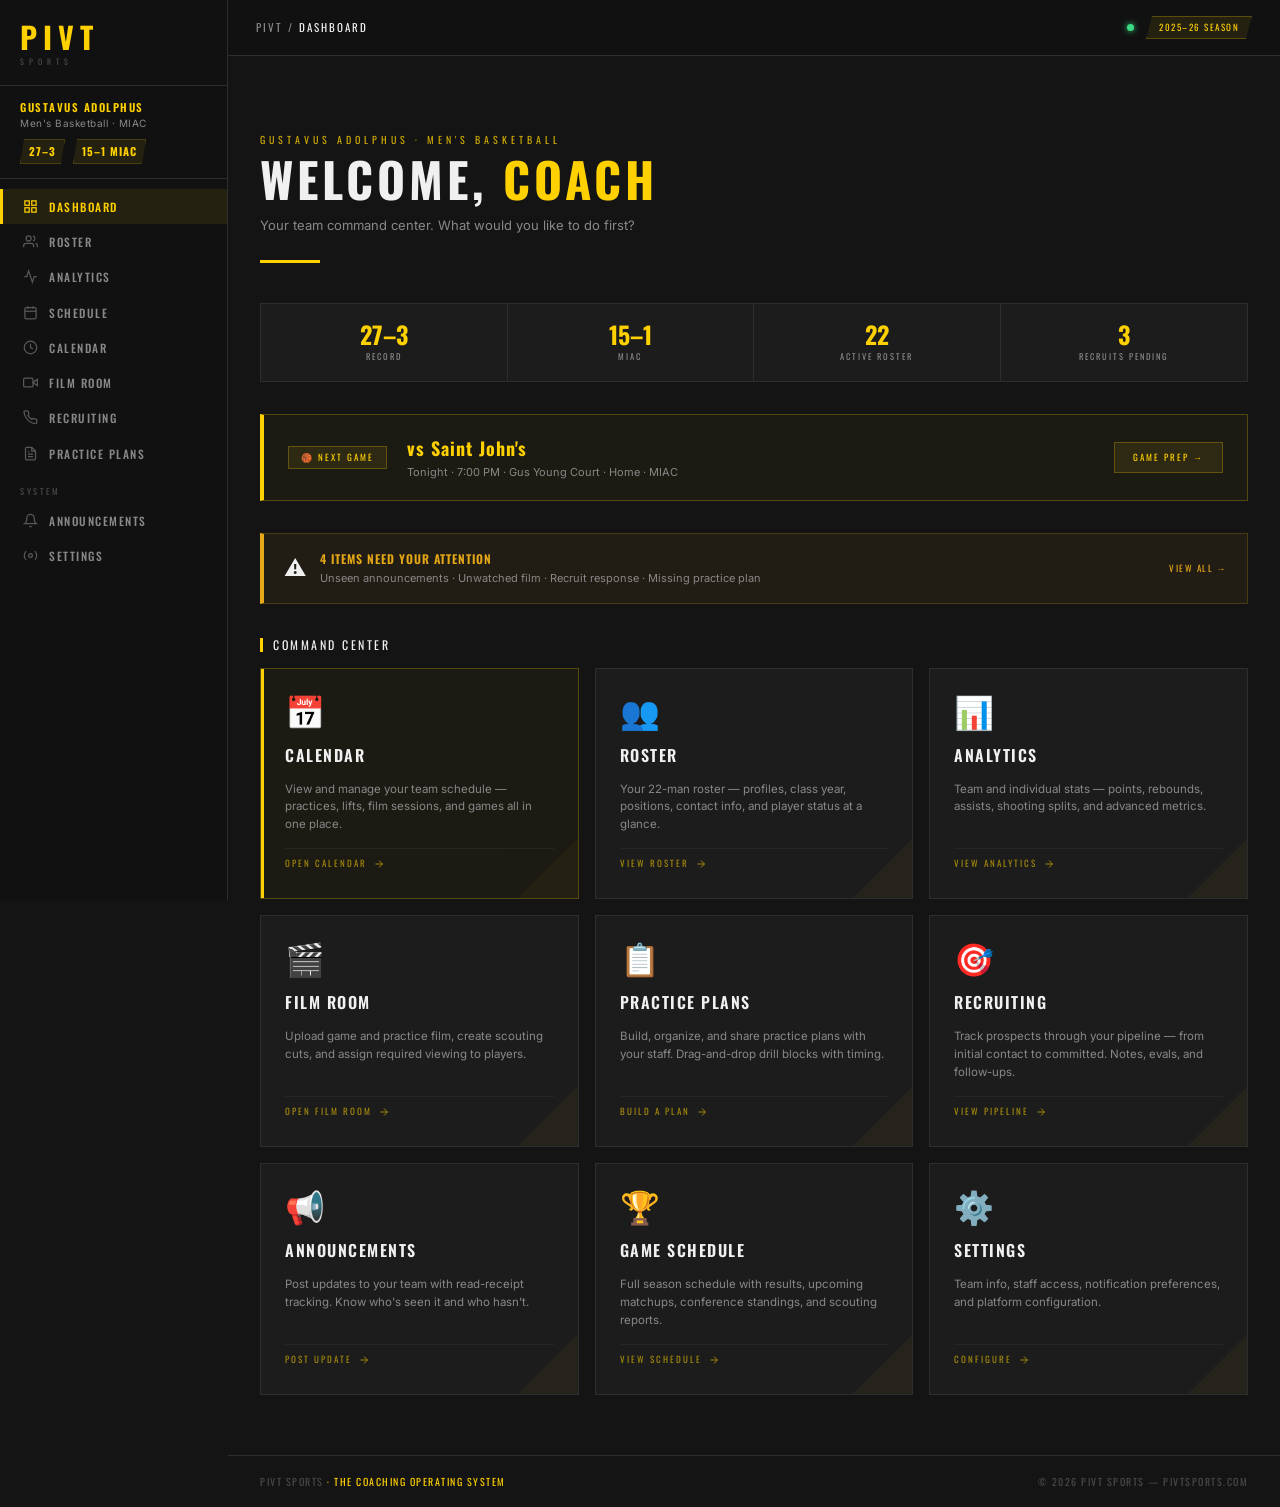
==== commit 5e617a6b: "Redesign coach home: Welcome Coach command center hub" ====
--- a/index.html
+++ b/index.html
@@ -6,434 +6,324 @@
   <title>Dashboard — Pivt Sports | Gustavus Men's Basketball</title>
   <link rel="stylesheet" href="styles.css" />
   <style>
-    /* ── Dashboard-specific styles ─────────────────────────── */
-
-    /* Timeline */
-    .timeline {
+    /* ── Welcome Hub Styles ─────────────────────────────────── */
+
+    .welcome-hero {
+      padding: 48px 0 40px;
+      position: relative;
+    }
+
+    .welcome-greeting {
+      font-family: 'Oswald', sans-serif;
+      font-size: 10px;
+      letter-spacing: 4px;
+      text-transform: uppercase;
+      color: var(--gold);
+      margin-bottom: 8px;
+      opacity: 0.8;
+    }
+
+    .welcome-title {
+      font-family: 'Oswald', sans-serif;
+      font-size: 48px;
+      font-weight: 700;
+      letter-spacing: 4px;
+      text-transform: uppercase;
+      color: var(--text);
+      line-height: 1;
+      margin-bottom: 12px;
+    }
+
+    .welcome-title span {
+      color: var(--gold);
+    }
+
+    .welcome-sub {
+      font-size: 13px;
+      color: var(--text-muted);
+      max-width: 480px;
+      line-height: 1.6;
+    }
+
+    .welcome-divider {
+      width: 60px;
+      height: 3px;
+      background: var(--gold);
+      margin-top: 24px;
+    }
+
+    /* Command Center Grid */
+    .command-grid {
+      display: grid;
+      grid-template-columns: repeat(3, 1fr);
+      gap: 16px;
+      margin-bottom: 32px;
+    }
+
+    .command-card {
+      background: var(--surface);
+      border: 1px solid var(--border);
+      padding: 28px 24px;
+      position: relative;
+      overflow: hidden;
+      cursor: pointer;
+      transition: all 0.2s cubic-bezier(0.4, 0, 0.2, 1);
+      text-decoration: none;
       display: flex;
       flex-direction: column;
+      gap: 14px;
+    }
+
+    .command-card::before {
+      content: '';
+      position: absolute;
+      top: 0; left: 0;
+      width: 3px;
+      height: 100%;
+      background: var(--gold);
+      opacity: 0;
+      transition: opacity 0.2s;
+    }
+
+    .command-card::after {
+      content: '';
+      position: absolute;
+      bottom: -20px;
+      right: -20px;
+      width: 100px;
+      height: 100px;
+      background: var(--gold-dim);
+      clip-path: polygon(100% 0, 100% 100%, 0 100%);
+      pointer-events: none;
+      transition: opacity 0.2s;
+      opacity: 0.5;
+    }
+
+    .command-card:hover {
+      border-color: var(--gold-border);
+      background: #1e1e1e;
+      transform: translateY(-4px);
+      box-shadow: 0 8px 30px rgba(255,209,0,0.1);
+    }
+
+    .command-card:hover::before { opacity: 1; }
+    .command-card:hover::after { opacity: 1; }
+
+    .command-icon {
+      font-size: 32px;
+      line-height: 1;
+    }
+
+    .command-label {
+      font-family: 'Oswald', sans-serif;
+      font-size: 16px;
+      font-weight: 600;
+      letter-spacing: 1.5px;
+      text-transform: uppercase;
+      color: var(--text);
+    }
+
+    .command-card:hover .command-label { color: var(--gold); }
+
+    .command-desc {
+      font-size: 11.5px;
+      color: var(--text-muted);
+      line-height: 1.55;
+    }
+
+    .command-action {
+      font-family: 'Oswald', sans-serif;
+      font-size: 9px;
+      letter-spacing: 2px;
+      text-transform: uppercase;
+      color: var(--gold);
+      margin-top: auto;
+      padding-top: 8px;
+      border-top: 1px solid var(--border);
+      display: flex;
+      align-items: center;
+      gap: 6px;
+      opacity: 0.6;
+      transition: opacity 0.15s;
+    }
+
+    .command-card:hover .command-action { opacity: 1; }
+
+    .command-action svg {
+      width: 12px;
+      height: 12px;
+    }
+
+    /* Featured / Primary Card */
+    .command-card.primary {
+      border-color: var(--gold-border);
+      background: rgba(255,209,0,0.03);
+    }
+
+    .command-card.primary::before { opacity: 1; }
+
+    /* Status Strip */
+    .status-strip {
+      display: grid;
+      grid-template-columns: repeat(4, 1fr);
       gap: 0;
-      position: relative;
-    }
-
-    .timeline-item {
-      display: grid;
-      grid-template-columns: 68px 3px 1fr;
-      gap: 0 16px;
-      position: relative;
-      padding-bottom: 16px;
-    }
-
-    .timeline-item:last-child { padding-bottom: 0; }
-
-    .timeline-time {
-      font-family: 'Oswald', sans-serif;
-      font-size: 11px;
-      font-weight: 600;
-      letter-spacing: 0.5px;
-      color: var(--text-muted);
-      text-align: right;
-      padding-top: 14px;
-      line-height: 1.2;
-    }
-
-    .timeline-time .ampm {
-      font-size: 9px;
-      color: var(--text-dim);
-      display: block;
-      letter-spacing: 1px;
-    }
-
-    .timeline-spine {
-      display: flex;
-      flex-direction: column;
-      align-items: center;
-      gap: 0;
-    }
-
-    .timeline-dot {
-      width: 10px;
-      height: 10px;
-      border-radius: 50%;
-      background: var(--border2);
-      flex-shrink: 0;
-      margin-top: 18px;
-      position: relative;
-      z-index: 1;
-    }
-
-    .timeline-line {
-      width: 2px;
-      flex: 1;
-      background: var(--border);
-      margin-top: 2px;
-    }
-
-    .timeline-item:last-child .timeline-line { display: none; }
-
-    .timeline-card {
+      margin-bottom: 32px;
+      border: 1px solid var(--border);
+      overflow: hidden;
+    }
+
+    .status-item {
       background: var(--surface);
-      border: 1px solid var(--border);
-      border-left: 4px solid var(--border2);
-      padding: 14px 16px;
-      margin-top: 8px;
-      transition: border-color 0.15s;
-      position: relative;
-    }
-
-    .timeline-card:hover { border-left-color-opacity: 1; }
-
-    .tc-lift   { border-left-color: var(--info); }
-    .tc-film   { border-left-color: #b366ff; }
-    .tc-practice { border-left-color: var(--success); }
-    .tc-game   {
-      border-left-color: var(--gold);
-      border-color: rgba(255,209,0,0.3);
-      background: rgba(255,209,0,0.04);
       padding: 18px 20px;
-    }
-
-    .timeline-dot.dot-lift     { background: var(--info); }
-    .timeline-dot.dot-film     { background: #b366ff; }
-    .timeline-dot.dot-practice { background: var(--success); }
-    .timeline-dot.dot-game     { background: var(--gold); box-shadow: 0 0 8px rgba(255,209,0,0.5); width: 13px; height: 13px; margin-top: 16px; }
-
-    .tc-event-type {
+      border-right: 1px solid var(--border);
+      text-align: center;
+    }
+
+    .status-item:last-child { border-right: none; }
+
+    .status-item-value {
+      font-family: 'Oswald', sans-serif;
+      font-size: 24px;
+      font-weight: 700;
+      color: var(--gold);
+      line-height: 1;
+      margin-bottom: 4px;
+    }
+
+    .status-item-label {
       font-family: 'Oswald', sans-serif;
       font-size: 8.5px;
       letter-spacing: 2px;
       text-transform: uppercase;
-      color: var(--text-dim);
-      margin-bottom: 4px;
-    }
-
-    .tc-event-name {
-      font-family: 'Oswald', sans-serif;
-      font-size: 15px;
+      color: var(--text-muted);
+    }
+
+    /* Attention Banner */
+    .attention-banner {
+      background: rgba(230,168,23,0.06);
+      border: 1px solid rgba(230,168,23,0.2);
+      border-left: 4px solid #e6a817;
+      padding: 16px 20px;
+      display: flex;
+      align-items: center;
+      gap: 14px;
+      margin-bottom: 32px;
+      cursor: pointer;
+      transition: background 0.12s;
+    }
+
+    .attention-banner:hover { background: rgba(230,168,23,0.1); }
+
+    .attention-banner-icon {
+      font-size: 22px;
+      flex-shrink: 0;
+    }
+
+    .attention-banner-text {
+      flex: 1;
+    }
+
+    .attention-banner-title {
+      font-family: 'Oswald', sans-serif;
+      font-size: 12px;
       font-weight: 600;
-      letter-spacing: 0.5px;
-      color: var(--text);
-      margin-bottom: 4px;
-    }
-
-    .tc-game .tc-event-name { font-size: 18px; color: var(--gold); }
-
-    .tc-event-meta {
+      letter-spacing: 1px;
+      text-transform: uppercase;
+      color: #e6a817;
+      margin-bottom: 2px;
+    }
+
+    .attention-banner-sub {
       font-size: 11px;
       color: var(--text-muted);
+    }
+
+    .attention-banner-arrow {
+      font-family: 'Oswald', sans-serif;
+      font-size: 9px;
+      letter-spacing: 1.5px;
+      text-transform: uppercase;
+      color: #e6a817;
+      flex-shrink: 0;
+    }
+
+    /* Next Game Banner */
+    .next-game-banner {
       display: flex;
       align-items: center;
-      gap: 12px;
-      flex-wrap: wrap;
-    }
-
-    .tc-event-meta .dot-sep {
-      color: var(--text-dim);
-    }
-
-    .tc-event-tag {
-      font-family: 'Oswald', sans-serif;
-      font-size: 9px;
-      letter-spacing: 1.5px;
-      text-transform: uppercase;
-      padding: 2px 8px;
-      border: 1px solid currentColor;
-      opacity: 0.7;
-    }
-
-    .tag-confirm { color: var(--success); }
-    .tag-report  { color: var(--gold); background: rgba(255,209,0,0.08); opacity: 1; }
-
-    /* Attention Cards */
-    .attention-card {
-      background: var(--surface);
-      border: 1px solid var(--border);
-      border-left: 4px solid #e6a817;
-      padding: 16px 18px;
-      display: flex;
-      align-items: flex-start;
-      gap: 14px;
-      transition: background 0.12s;
-    }
-
-    .attention-card:hover { background: #1f1f1f; }
-
-    .attention-icon {
-      font-size: 20px;
-      flex-shrink: 0;
-      margin-top: 1px;
-      line-height: 1;
-    }
-
-    .attention-body { flex: 1; min-width: 0; }
-
-    .attention-title {
-      font-family: 'Oswald', sans-serif;
-      font-size: 13px;
-      font-weight: 600;
-      letter-spacing: 0.5px;
-      color: var(--text);
-      margin-bottom: 4px;
-    }
-
-    .attention-sub {
-      font-size: 11px;
-      color: var(--text-muted);
-      margin-bottom: 10px;
-      line-height: 1.5;
-    }
-
-    .attention-actions {
-      display: flex;
-      gap: 8px;
-      flex-wrap: wrap;
-    }
-
-    .btn-amber {
-      font-family: 'Oswald', sans-serif;
-      font-size: 9px;
-      letter-spacing: 1.5px;
-      text-transform: uppercase;
-      padding: 6px 14px;
-      background: rgba(230,168,23,0.1);
-      border: 1px solid rgba(230,168,23,0.3);
-      color: #e6a817;
-      cursor: pointer;
-      transition: all 0.12s;
-      min-height: 30px;
-    }
-    .btn-amber:hover { background: rgba(230,168,23,0.2); border-color: #e6a817; }
-
-    .btn-ghost-sm {
-      font-family: 'Oswald', sans-serif;
-      font-size: 9px;
-      letter-spacing: 1.5px;
-      text-transform: uppercase;
-      padding: 6px 14px;
-      background: var(--surface2);
-      border: 1px solid var(--border);
-      color: var(--text-muted);
-      cursor: pointer;
-      transition: all 0.12s;
-      min-height: 30px;
-    }
-    .btn-ghost-sm:hover { color: var(--text); border-color: var(--border2); }
-
-    /* Quick Actions — bigger version */
-    .quick-actions-big {
-      display: grid;
-      grid-template-columns: repeat(4, 1fr);
-      gap: 12px;
-    }
-
-    .qa-big-btn {
-      display: flex;
-      flex-direction: column;
-      align-items: center;
-      justify-content: center;
-      gap: 10px;
-      text-align: center;
-      padding: 24px 16px;
-      background: var(--gold-dim);
-      border: 2px solid var(--gold-border);
-      color: var(--gold);
-      cursor: pointer;
-      transition: all 0.15s;
-      text-decoration: none;
-      font-family: 'Oswald', sans-serif;
-      font-size: 11px;
-      letter-spacing: 1.5px;
-      text-transform: uppercase;
-      font-weight: 600;
-    }
-
-    .qa-big-btn:hover {
-      background: rgba(255,209,0,0.14);
-      border-color: var(--gold);
-      color: var(--gold);
-      transform: translateY(-3px);
-      box-shadow: 0 6px 20px rgba(255,209,0,0.18);
-    }
-
-    .qa-big-icon {
-      font-size: 28px;
-      line-height: 1;
-    }
-
-    /* Week View */
-    .week-grid {
-      display: grid;
-      grid-template-columns: repeat(7, 1fr);
-      gap: 8px;
-    }
-
-    .week-day {
-      background: var(--surface);
-      border: 1px solid var(--border);
-      padding: 10px 8px;
-      min-height: 90px;
-      position: relative;
-    }
-
-    .week-day.today {
-      border-color: var(--gold);
-      background: rgba(255,209,0,0.04);
-    }
-
-    .week-day-label {
-      font-family: 'Oswald', sans-serif;
-      font-size: 9px;
-      letter-spacing: 1.5px;
-      text-transform: uppercase;
-      color: var(--text-dim);
-      margin-bottom: 2px;
-    }
-
-    .week-day.today .week-day-label { color: var(--gold); }
-
-    .week-day-date {
-      font-family: 'Oswald', sans-serif;
-      font-size: 16px;
-      font-weight: 700;
-      color: var(--text-muted);
-      line-height: 1;
-      margin-bottom: 8px;
-    }
-
-    .week-day.today .week-day-date { color: var(--gold); }
-
-    .week-events {
-      display: flex;
-      flex-direction: column;
-      gap: 3px;
-    }
-
-    .week-pill {
-      font-family: 'Oswald', sans-serif;
-      font-size: 8px;
-      letter-spacing: 0.5px;
-      text-transform: uppercase;
-      padding: 2px 5px;
-      white-space: nowrap;
-      overflow: hidden;
-      text-overflow: ellipsis;
-      border-radius: 0;
-      line-height: 1.4;
-    }
-
-    .wp-blue   { background: rgba(77,148,255,0.15); color: var(--info); border: 1px solid rgba(77,148,255,0.2); }
-    .wp-purple { background: rgba(170,100,255,0.15); color: #b366ff; border: 1px solid rgba(170,100,255,0.2); }
-    .wp-green  { background: rgba(61,220,132,0.15); color: var(--success); border: 1px solid rgba(61,220,132,0.2); }
-    .wp-gold   { background: rgba(255,209,0,0.15); color: var(--gold); border: 1px solid rgba(255,209,0,0.25); font-weight: 700; }
-    .wp-gray   { background: rgba(255,255,255,0.05); color: var(--text-muted); border: 1px solid var(--border); }
-
-    .week-off {
-      font-size: 9px;
-      color: var(--text-dim);
-      font-style: italic;
-      margin-top: 4px;
-    }
-
-    /* Announcement compact */
-    .announce-compact {
-      background: var(--surface);
-      border: 1px solid var(--border);
-      border-left: 3px solid var(--gold);
-      padding: 14px 16px;
-    }
-
-    .announce-compact-header {
-      display: flex;
-      align-items: center;
-      justify-content: space-between;
-      margin-bottom: 6px;
-    }
-
-    .announce-compact-author {
-      font-family: 'Oswald', sans-serif;
-      font-size: 10px;
-      letter-spacing: 1px;
-      color: var(--gold);
-      text-transform: uppercase;
-    }
-
-    .announce-compact-time {
-      font-size: 10px;
-      color: var(--text-dim);
-    }
-
-    .announce-compact-text {
-      font-size: 12px;
-      color: var(--text-muted);
-      line-height: 1.5;
-      margin-bottom: 8px;
-    }
-
-    .announce-compact-seen {
-      font-family: 'Oswald', sans-serif;
-      font-size: 9px;
-      letter-spacing: 1px;
-      text-transform: uppercase;
-    }
-
-    /* Next game card */
-    .next-game-card {
+      gap: 20px;
       background: var(--surface);
       border: 1px solid var(--gold-border);
       border-left: 4px solid var(--gold);
-      padding: 18px 20px;
+      padding: 20px 24px;
+      margin-bottom: 32px;
       background: rgba(255,209,0,0.03);
     }
 
-    .ng-vs {
-      font-family: 'Oswald', sans-serif;
-      font-size: 22px;
+    .ngb-badge {
+      font-family: 'Oswald', sans-serif;
+      font-size: 9px;
+      letter-spacing: 2px;
+      text-transform: uppercase;
+      padding: 4px 12px;
+      background: var(--gold-dim);
+      border: 1px solid var(--gold-border);
+      color: var(--gold);
+      white-space: nowrap;
+      flex-shrink: 0;
+    }
+
+    .ngb-info { flex: 1; min-width: 0; }
+
+    .ngb-opponent {
+      font-family: 'Oswald', sans-serif;
+      font-size: 18px;
       font-weight: 700;
       color: var(--gold);
       letter-spacing: 1px;
-      margin-bottom: 6px;
-    }
-
-    .ng-meta {
-      font-size: 12px;
+    }
+
+    .ngb-details {
+      font-size: 11px;
       color: var(--text-muted);
-      margin-bottom: 4px;
-      display: flex;
-      align-items: center;
-      gap: 8px;
-      flex-wrap: wrap;
-    }
-
-    .ng-meta .dot-sep { color: var(--text-dim); }
-
-    .ng-report {
-      font-family: 'Oswald', sans-serif;
-      font-size: 10px;
-      letter-spacing: 1px;
-      text-transform: uppercase;
-      color: var(--gold);
-      margin-top: 10px;
-      padding: 6px 0;
-      border-top: 1px solid var(--border);
-    }
-
-    .ng-roster-line {
-      font-size: 10px;
-      color: var(--text-dim);
-      margin-top: 6px;
-    }
-
-    /* Section spacing */
-    .dash-section { margin-bottom: 28px; }
-
-    /* Responsive: quick actions big */
+      margin-top: 2px;
+    }
+
+    .ngb-action {
+      font-family: 'Oswald', sans-serif;
+      font-size: 9px;
+      letter-spacing: 2px;
+      text-transform: uppercase;
+      padding: 8px 18px;
+      background: var(--gold-dim);
+      border: 1px solid var(--gold-border);
+      color: var(--gold);
+      cursor: pointer;
+      transition: all 0.12s;
+      flex-shrink: 0;
+      text-decoration: none;
+    }
+
+    .ngb-action:hover { background: rgba(255,209,0,0.15); border-color: var(--gold); }
+
+    /* Responsive */
     @media (max-width: 900px) {
-      .quick-actions-big { grid-template-columns: repeat(2, 1fr); }
-      .week-grid { grid-template-columns: repeat(4, 1fr); }
-    }
+      .command-grid { grid-template-columns: repeat(2, 1fr); }
+      .status-strip { grid-template-columns: repeat(2, 1fr); }
+      .status-item:nth-child(2) { border-right: none; }
+      .status-item:nth-child(1),
+      .status-item:nth-child(2) { border-bottom: 1px solid var(--border); }
+      .welcome-title { font-size: 36px; }
+    }
+
     @media (max-width: 600px) {
-      .quick-actions-big { grid-template-columns: repeat(2, 1fr); }
-      .week-grid { grid-template-columns: repeat(2, 1fr); }
+      .command-grid { grid-template-columns: 1fr; }
+      .status-strip { grid-template-columns: 1fr; }
+      .status-item { border-right: none; border-bottom: 1px solid var(--border); }
+      .status-item:last-child { border-bottom: none; }
+      .welcome-title { font-size: 28px; letter-spacing: 2px; }
+      .welcome-hero { padding: 32px 0 28px; }
+      .next-game-banner { flex-direction: column; align-items: flex-start; }
     }
   </style>
 </head>
@@ -521,360 +411,162 @@
   <!-- Content -->
   <main class="content">
 
-    <!-- ── Page Header ─────────────────────────────────────── -->
-    <div class="page-header" style="margin-bottom:24px;">
-      <div class="page-header-row" style="align-items:flex-start;">
-        <div>
-          <div class="page-title">Gustavus Adolphus Men's Basketball</div>
-          <div class="page-subtitle">Head Coach: Justin DeGrood &nbsp;·&nbsp; Gus Young Court &nbsp;·&nbsp; MIAC</div>
-        </div>
-        <div style="display:flex; gap:8px; flex-shrink:0; margin-top:4px;">
-          <span class="record-pill">27–3</span>
-          <span class="record-pill">15–1 MIAC</span>
-        </div>
-      </div>
-    </div>
-
-    <!-- ── Section 1: TODAY'S SCHEDULE ──────────────────────── -->
+    <!-- ── Welcome Hero ────────────────────────────────────── -->
+    <div class="welcome-hero">
+      <div class="welcome-greeting">Gustavus Adolphus · Men's Basketball</div>
+      <div class="welcome-title">Welcome, <span>Coach</span></div>
+      <div class="welcome-sub">Your team command center. What would you like to do first?</div>
+      <div class="welcome-divider"></div>
+    </div>
+
+    <!-- ── Status Strip ────────────────────────────────────── -->
+    <div class="status-strip">
+      <div class="status-item">
+        <div class="status-item-value">27–3</div>
+        <div class="status-item-label">Record</div>
+      </div>
+      <div class="status-item">
+        <div class="status-item-value">15–1</div>
+        <div class="status-item-label">MIAC</div>
+      </div>
+      <div class="status-item">
+        <div class="status-item-value">22</div>
+        <div class="status-item-label">Active Roster</div>
+      </div>
+      <div class="status-item">
+        <div class="status-item-value">3</div>
+        <div class="status-item-label">Recruits Pending</div>
+      </div>
+    </div>
+
+    <!-- ── Next Game Banner ────────────────────────────────── -->
+    <div class="next-game-banner">
+      <div class="ngb-badge">🏀 Next Game</div>
+      <div class="ngb-info">
+        <div class="ngb-opponent">vs Saint John's</div>
+        <div class="ngb-details">Tonight · 7:00 PM · Gus Young Court · Home · MIAC</div>
+      </div>
+      <a href="schedule.html" class="ngb-action">Game Prep →</a>
+    </div>
+
+    <!-- ── Attention Banner ────────────────────────────────── -->
+    <div class="attention-banner">
+      <div class="attention-banner-icon">⚠️</div>
+      <div class="attention-banner-text">
+        <div class="attention-banner-title">4 items need your attention</div>
+        <div class="attention-banner-sub">Unseen announcements · Unwatched film · Recruit response · Missing practice plan</div>
+      </div>
+      <div class="attention-banner-arrow">View All →</div>
+    </div>
+
+    <!-- ── Command Center Grid ─────────────────────────────── -->
     <div class="dash-section">
       <div class="section-header">
-        <div class="section-title">📅 TODAY — Wednesday, Dec 10</div>
-        <a href="calendar.html" class="section-link">Full Calendar →</a>
-      </div>
-
-      <div class="timeline">
-
-        <!-- 6:30 AM — Morning Lift -->
-        <div class="timeline-item">
-          <div class="timeline-time">
-            6:30
-            <span class="ampm">AM</span>
-          </div>
-          <div class="timeline-spine">
-            <div class="timeline-dot dot-lift"></div>
-            <div class="timeline-line"></div>
-          </div>
-          <div>
-            <div class="timeline-card tc-lift">
-              <div class="tc-event-type">Strength &amp; Conditioning</div>
-              <div class="tc-event-name">Morning Lift</div>
-              <div class="tc-event-meta">
-                <span>Weight Room</span>
-                <span class="dot-sep">·</span>
-                <span>45 min</span>
-                <span class="dot-sep">·</span>
-                <span class="tc-event-tag tag-confirm">18/22 confirmed</span>
-              </div>
-            </div>
-          </div>
-        </div>
-
-        <!-- 2:00 PM — Film Session -->
-        <div class="timeline-item">
-          <div class="timeline-time">
-            2:00
-            <span class="ampm">PM</span>
-          </div>
-          <div class="timeline-spine">
-            <div class="timeline-dot dot-film"></div>
-            <div class="timeline-line"></div>
-          </div>
-          <div>
-            <div class="timeline-card tc-film">
-              <div class="tc-event-type">Film Session</div>
-              <div class="tc-event-name">Film Session — SJU Scouting</div>
-              <div class="tc-event-meta">
-                <span>Film Room</span>
-                <span class="dot-sep">·</span>
-                <span>30 min</span>
-              </div>
-            </div>
-          </div>
-        </div>
-
-        <!-- 4:30 PM — Shootaround -->
-        <div class="timeline-item">
-          <div class="timeline-time">
-            4:30
-            <span class="ampm">PM</span>
-          </div>
-          <div class="timeline-spine">
-            <div class="timeline-dot dot-practice"></div>
-            <div class="timeline-line"></div>
-          </div>
-          <div>
-            <div class="timeline-card tc-practice">
-              <div class="tc-event-type">Practice</div>
-              <div class="tc-event-name">Shootaround</div>
-              <div class="tc-event-meta">
-                <span>Gus Young Court</span>
-                <span class="dot-sep">·</span>
-                <span>60 min</span>
-              </div>
-            </div>
-          </div>
-        </div>
-
-        <!-- 7:00 PM — GAME -->
-        <div class="timeline-item">
-          <div class="timeline-time">
-            7:00
-            <span class="ampm">PM</span>
-          </div>
-          <div class="timeline-spine">
-            <div class="timeline-dot dot-game"></div>
-          </div>
-          <div>
-            <div class="timeline-card tc-game">
-              <div class="tc-event-type">🏀 Game Night · MIAC</div>
-              <div class="tc-event-name">vs Saint John's</div>
-              <div class="tc-event-meta" style="margin-bottom:10px;">
-                <span>Gus Young Court</span>
-                <span class="dot-sep">·</span>
-                <span>Home</span>
-                <span class="dot-sep">·</span>
-                <span>MIAC</span>
-              </div>
-              <span class="tc-event-tag tag-report" style="font-size:10px; padding:4px 12px;">Report: 5:45 PM</span>
-            </div>
-          </div>
-        </div>
-
-      </div>
-    </div>
-
-    <!-- ── Section 2: NEEDS YOUR ATTENTION ──────────────────── -->
-    <div class="dash-section">
-      <div class="section-header">
-        <div class="section-title">⚠️ NEEDS ATTENTION</div>
-        <span style="font-family:'Oswald',sans-serif; font-size:9px; letter-spacing:1.5px; text-transform:uppercase; color:#e6a817;">4 items</span>
-      </div>
-
-      <div style="display:flex; flex-direction:column; gap:10px;">
-
-        <!-- Attention 1: Unseen announcement -->
-        <div class="attention-card">
-          <div class="attention-icon">📢</div>
-          <div class="attention-body">
-            <div class="attention-title">2 players haven't seen your game day announcement</div>
-            <div class="attention-sub">Posted 2 hours ago · 20/22 players have seen it</div>
-            <div class="attention-actions">
-              <a href="announcements.html" class="btn-ghost-sm">View Details</a>
-              <button class="btn-amber">Send Reminder</button>
-            </div>
-          </div>
-        </div>
-
-        <!-- Attention 2: Film not watched -->
-        <div class="attention-card">
-          <div class="attention-icon">🎬</div>
-          <div class="attention-body">
-            <div class="attention-title">3 players haven't watched assigned SJU scouting film</div>
-            <div class="attention-sub">Buslee · Friesz · Ali — film due before 2 PM shootaround</div>
-            <div class="attention-actions">
-              <button class="btn-amber">Send Reminder</button>
-            </div>
-          </div>
-        </div>
-
-        <!-- Attention 3: Recruiting response -->
-        <div class="attention-card">
-          <div class="attention-icon">🎯</div>
-          <div class="attention-body">
-            <div class="attention-title">Recruit Jake Rivera responded to your offer — awaiting follow-up</div>
-            <div class="attention-sub">Class of 2026 · 6'4" SG · Rochester Mayo HS · responded yesterday</div>
-            <div class="attention-actions">
-              <a href="recruiting.html" class="btn-amber">View in Recruiting</a>
-            </div>
-          </div>
-        </div>
-
-        <!-- Attention 4: Missing practice plan -->
-        <div class="attention-card">
-          <div class="attention-icon">📋</div>
-          <div class="attention-body">
-            <div class="attention-title">No practice plan created for Thursday, Dec 11</div>
-            <div class="attention-sub">Tomorrow's session is unplanned — build it now before game day</div>
-            <div class="attention-actions">
-              <a href="practice.html" class="btn-amber">Create Plan</a>
-            </div>
-          </div>
-        </div>
-
-      </div>
-    </div>
-
-    <!-- ── Section 3: QUICK ACTIONS ─────────────────────────── -->
-    <div class="dash-section">
-      <div class="section-header">
-        <div class="section-title">QUICK ACTIONS</div>
-      </div>
-      <div class="quick-actions-big">
-        <a href="announcements.html" class="qa-big-btn">
-          <span class="qa-big-icon">📢</span>
-          Post Announcement
-        </a>
-        <a href="calendar.html" class="qa-big-btn">
-          <span class="qa-big-icon">📅</span>
-          Add Event
-        </a>
-        <a href="film.html" class="qa-big-btn">
-          <span class="qa-big-icon">🎬</span>
-          Assign Film
-        </a>
-        <a href="practice.html" class="qa-big-btn">
-          <span class="qa-big-icon">📋</span>
-          New Practice Plan
-        </a>
-      </div>
-    </div>
-
-    <!-- ── Section 4: THIS WEEK ──────────────────────────────── -->
-    <div class="dash-section">
-      <div class="section-header">
-        <div class="section-title">📅 THIS WEEK</div>
-        <a href="calendar.html" class="section-link">Full Calendar →</a>
-      </div>
-      <div class="week-grid">
-
-        <!-- Mon 12/8 -->
-        <div class="week-day">
-          <div class="week-day-label">Mon</div>
-          <div class="week-day-date">12/8</div>
-          <div class="week-events">
-            <div class="week-pill wp-green">Practice</div>
-          </div>
-        </div>
-
-        <!-- Tue 12/9 -->
-        <div class="week-day">
-          <div class="week-day-label">Tue</div>
-          <div class="week-day-date">12/9</div>
-          <div class="week-events">
-            <div class="week-pill wp-purple">Film</div>
-            <div class="week-pill wp-blue">Conditioning</div>
-          </div>
-        </div>
-
-        <!-- Wed 12/10 — TODAY -->
-        <div class="week-day today">
-          <div class="week-day-label">Wed · Today</div>
-          <div class="week-day-date">12/10</div>
-          <div class="week-events">
-            <div class="week-pill wp-blue">Lift</div>
-            <div class="week-pill wp-purple">Film</div>
-            <div class="week-pill wp-green">Shootaround</div>
-            <div class="week-pill wp-gold">🏀 GAME vs SJU</div>
-          </div>
-        </div>
-
-        <!-- Thu 12/11 -->
-        <div class="week-day">
-          <div class="week-day-label">Thu</div>
-          <div class="week-day-date">12/11</div>
-          <div class="week-events">
-            <div class="week-off">Off</div>
-          </div>
-        </div>
-
-        <!-- Fri 12/12 -->
-        <div class="week-day">
-          <div class="week-day-label">Fri</div>
-          <div class="week-day-date">12/12</div>
-          <div class="week-events">
-            <div class="week-pill wp-blue">Lift</div>
-            <div class="week-pill wp-blue">Conditioning</div>
-          </div>
-        </div>
-
-        <!-- Sat 12/13 -->
-        <div class="week-day">
-          <div class="week-day-label">Sat</div>
-          <div class="week-day-date">12/13</div>
-          <div class="week-events">
-            <div class="week-pill wp-gold">🏀 @ Bethel</div>
-          </div>
-        </div>
-
-        <!-- Sun 12/14 -->
-        <div class="week-day">
-          <div class="week-day-label">Sun</div>
-          <div class="week-day-date">12/14</div>
-          <div class="week-events">
-            <div class="week-pill wp-gray">Team Dinner</div>
-          </div>
-        </div>
-
-      </div>
-    </div>
-
-    <!-- ── Sections 5 & 6: Side-by-side ─────────────────────── -->
-    <div class="grid-2" style="gap:20px;">
-
-      <!-- Section 5: RECENT ANNOUNCEMENTS -->
-      <div>
-        <div class="section-header">
-          <div class="section-title">📢 RECENT POSTS</div>
-          <a href="announcements.html" class="section-link">View All →</a>
-        </div>
-        <div style="display:flex; flex-direction:column; gap:10px;">
-
-          <div class="announce-compact">
-            <div class="announce-compact-header">
-              <div class="announce-compact-author">Coach DeGrood</div>
-              <div class="announce-compact-time">2h ago</div>
-            </div>
-            <div class="announce-compact-text">Game day tonight vs Saint John's. Report at 5:45 PM. Dress code: travel suit. Let's go Gusties…</div>
-            <div class="announce-compact-seen seen-badge seen-badge-partial">
-              👁 Seen by 20/22
-              <button class="btn-reminder">Remind 2</button>
-            </div>
-          </div>
-
-          <div class="announce-compact">
-            <div class="announce-compact-header">
-              <div class="announce-compact-author">Coach DeGrood</div>
-              <div class="announce-compact-time">Yesterday</div>
-            </div>
-            <div class="announce-compact-text">Film session tomorrow at 2 PM in the film room. SJU scouting cuts will be loaded by noon…</div>
-            <div class="announce-compact-seen seen-badge seen-badge-partial">
-              👁 Seen by 18/22
-            </div>
-          </div>
-
-        </div>
-      </div>
-
-      <!-- Section 6: NEXT GAME -->
-      <div>
-        <div class="section-header">
-          <div class="section-title">🏀 NEXT GAME</div>
-          <a href="schedule.html" class="section-link">Full Schedule →</a>
-        </div>
-        <div class="next-game-card">
-          <div style="font-family:'Oswald',sans-serif; font-size:10px; letter-spacing:2px; text-transform:uppercase; color:var(--text-dim); margin-bottom:6px;">Tonight</div>
-          <div class="ng-vs">vs Saint John's</div>
-          <div class="ng-meta">
-            <span>Wednesday, Dec 10</span>
-            <span class="dot-sep">·</span>
-            <span style="color:var(--gold); font-weight:600;">7:00 PM</span>
-          </div>
-          <div class="ng-meta">
-            <span>Gus Young Court</span>
-            <span class="dot-sep">·</span>
-            <span>Home</span>
-            <span class="dot-sep">·</span>
-            <span>MIAC</span>
-          </div>
-          <div class="ng-report">
-            Report: 5:45 PM &nbsp;·&nbsp; Dress: Travel suit
-          </div>
-          <div class="ng-roster-line">
-            Roster: 22 active &nbsp;·&nbsp; 0 injured &nbsp;·&nbsp; 0 suspended
-          </div>
-        </div>
-      </div>
-
+        <div class="section-title">Command Center</div>
+      </div>
+
+      <div class="command-grid">
+
+        <!-- Calendar -->
+        <a href="calendar.html" class="command-card primary">
+          <div class="command-icon">📅</div>
+          <div class="command-label">Calendar</div>
+          <div class="command-desc">View and manage your team schedule — practices, lifts, film sessions, and games all in one place.</div>
+          <div class="command-action">
+            Open Calendar
+            <svg viewBox="0 0 24 24" fill="none" stroke="currentColor" stroke-width="2"><line x1="5" y1="12" x2="19" y2="12"/><polyline points="12 5 19 12 12 19"/></svg>
+          </div>
+        </a>
+
+        <!-- Roster -->
+        <a href="roster.html" class="command-card">
+          <div class="command-icon">👥</div>
+          <div class="command-label">Roster</div>
+          <div class="command-desc">Your 22-man roster — profiles, class year, positions, contact info, and player status at a glance.</div>
+          <div class="command-action">
+            View Roster
+            <svg viewBox="0 0 24 24" fill="none" stroke="currentColor" stroke-width="2"><line x1="5" y1="12" x2="19" y2="12"/><polyline points="12 5 19 12 12 19"/></svg>
+          </div>
+        </a>
+
+        <!-- Analytics -->
+        <a href="stats.html" class="command-card">
+          <div class="command-icon">📊</div>
+          <div class="command-label">Analytics</div>
+          <div class="command-desc">Team and individual stats — points, rebounds, assists, shooting splits, and advanced metrics.</div>
+          <div class="command-action">
+            View Analytics
+            <svg viewBox="0 0 24 24" fill="none" stroke="currentColor" stroke-width="2"><line x1="5" y1="12" x2="19" y2="12"/><polyline points="12 5 19 12 12 19"/></svg>
+          </div>
+        </a>
+
+        <!-- Film Room -->
+        <a href="film.html" class="command-card">
+          <div class="command-icon">🎬</div>
+          <div class="command-label">Film Room</div>
+          <div class="command-desc">Upload game and practice film, create scouting cuts, and assign required viewing to players.</div>
+          <div class="command-action">
+            Open Film Room
+            <svg viewBox="0 0 24 24" fill="none" stroke="currentColor" stroke-width="2"><line x1="5" y1="12" x2="19" y2="12"/><polyline points="12 5 19 12 12 19"/></svg>
+          </div>
+        </a>
+
+        <!-- Practice Plans -->
+        <a href="practice.html" class="command-card">
+          <div class="command-icon">📋</div>
+          <div class="command-label">Practice Plans</div>
+          <div class="command-desc">Build, organize, and share practice plans with your staff. Drag-and-drop drill blocks with timing.</div>
+          <div class="command-action">
+            Build a Plan
+            <svg viewBox="0 0 24 24" fill="none" stroke="currentColor" stroke-width="2"><line x1="5" y1="12" x2="19" y2="12"/><polyline points="12 5 19 12 12 19"/></svg>
+          </div>
+        </a>
+
+        <!-- Recruiting -->
+        <a href="recruiting.html" class="command-card">
+          <div class="command-icon">🎯</div>
+          <div class="command-label">Recruiting</div>
+          <div class="command-desc">Track prospects through your pipeline — from initial contact to committed. Notes, evals, and follow-ups.</div>
+          <div class="command-action">
+            View Pipeline
+            <svg viewBox="0 0 24 24" fill="none" stroke="currentColor" stroke-width="2"><line x1="5" y1="12" x2="19" y2="12"/><polyline points="12 5 19 12 12 19"/></svg>
+          </div>
+        </a>
+
+        <!-- Announcements -->
+        <a href="announcements.html" class="command-card">
+          <div class="command-icon">📢</div>
+          <div class="command-label">Announcements</div>
+          <div class="command-desc">Post updates to your team with read-receipt tracking. Know who's seen it and who hasn't.</div>
+          <div class="command-action">
+            Post Update
+            <svg viewBox="0 0 24 24" fill="none" stroke="currentColor" stroke-width="2"><line x1="5" y1="12" x2="19" y2="12"/><polyline points="12 5 19 12 12 19"/></svg>
+          </div>
+        </a>
+
+        <!-- Schedule -->
+        <a href="schedule.html" class="command-card">
+          <div class="command-icon">🏆</div>
+          <div class="command-label">Game Schedule</div>
+          <div class="command-desc">Full season schedule with results, upcoming matchups, conference standings, and scouting reports.</div>
+          <div class="command-action">
+            View Schedule
+            <svg viewBox="0 0 24 24" fill="none" stroke="currentColor" stroke-width="2"><line x1="5" y1="12" x2="19" y2="12"/><polyline points="12 5 19 12 12 19"/></svg>
+          </div>
+        </a>
+
+        <!-- Settings -->
+        <a href="#" class="command-card">
+          <div class="command-icon">⚙️</div>
+          <div class="command-label">Settings</div>
+          <div class="command-desc">Team info, staff access, notification preferences, and platform configuration.</div>
+          <div class="command-action">
+            Configure
+            <svg viewBox="0 0 24 24" fill="none" stroke="currentColor" stroke-width="2"><line x1="5" y1="12" x2="19" y2="12"/><polyline points="12 5 19 12 12 19"/></svg>
+          </div>
+        </a>
+
+      </div>
     </div>
 
   </main>
